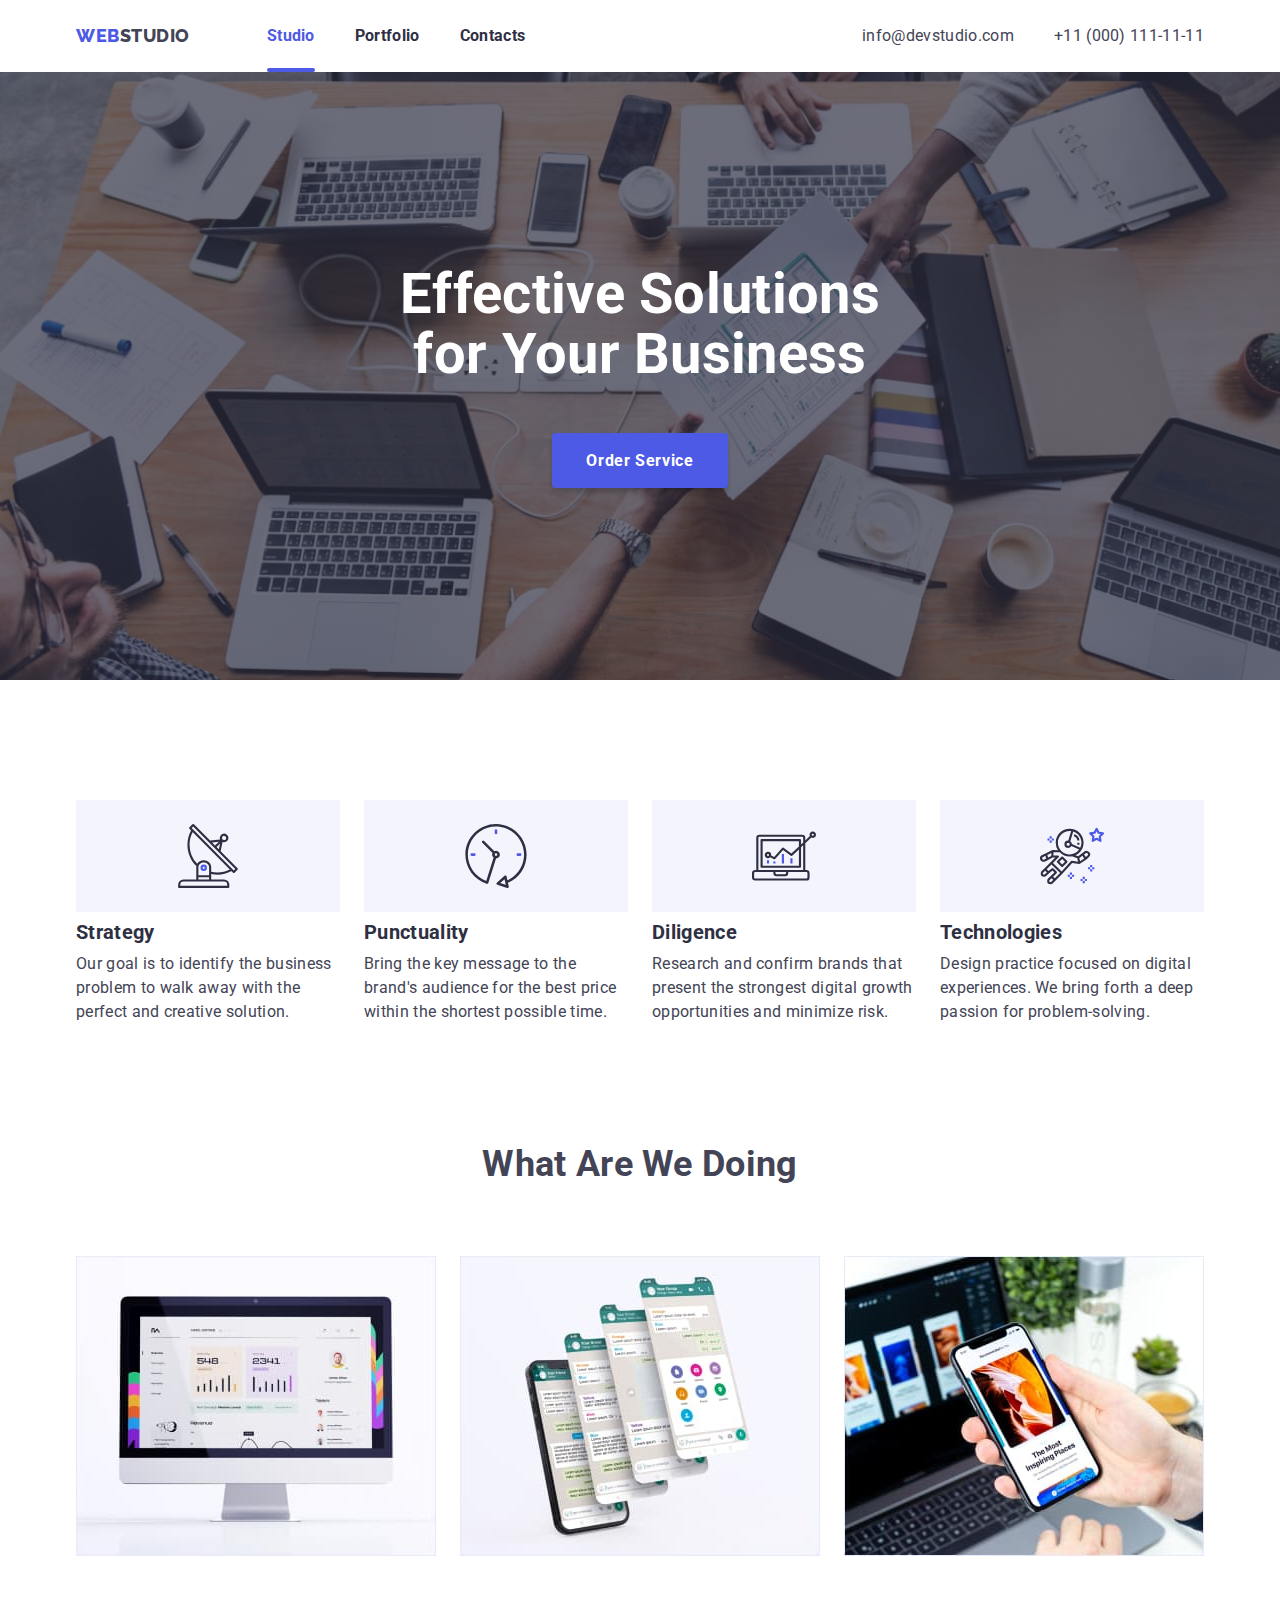
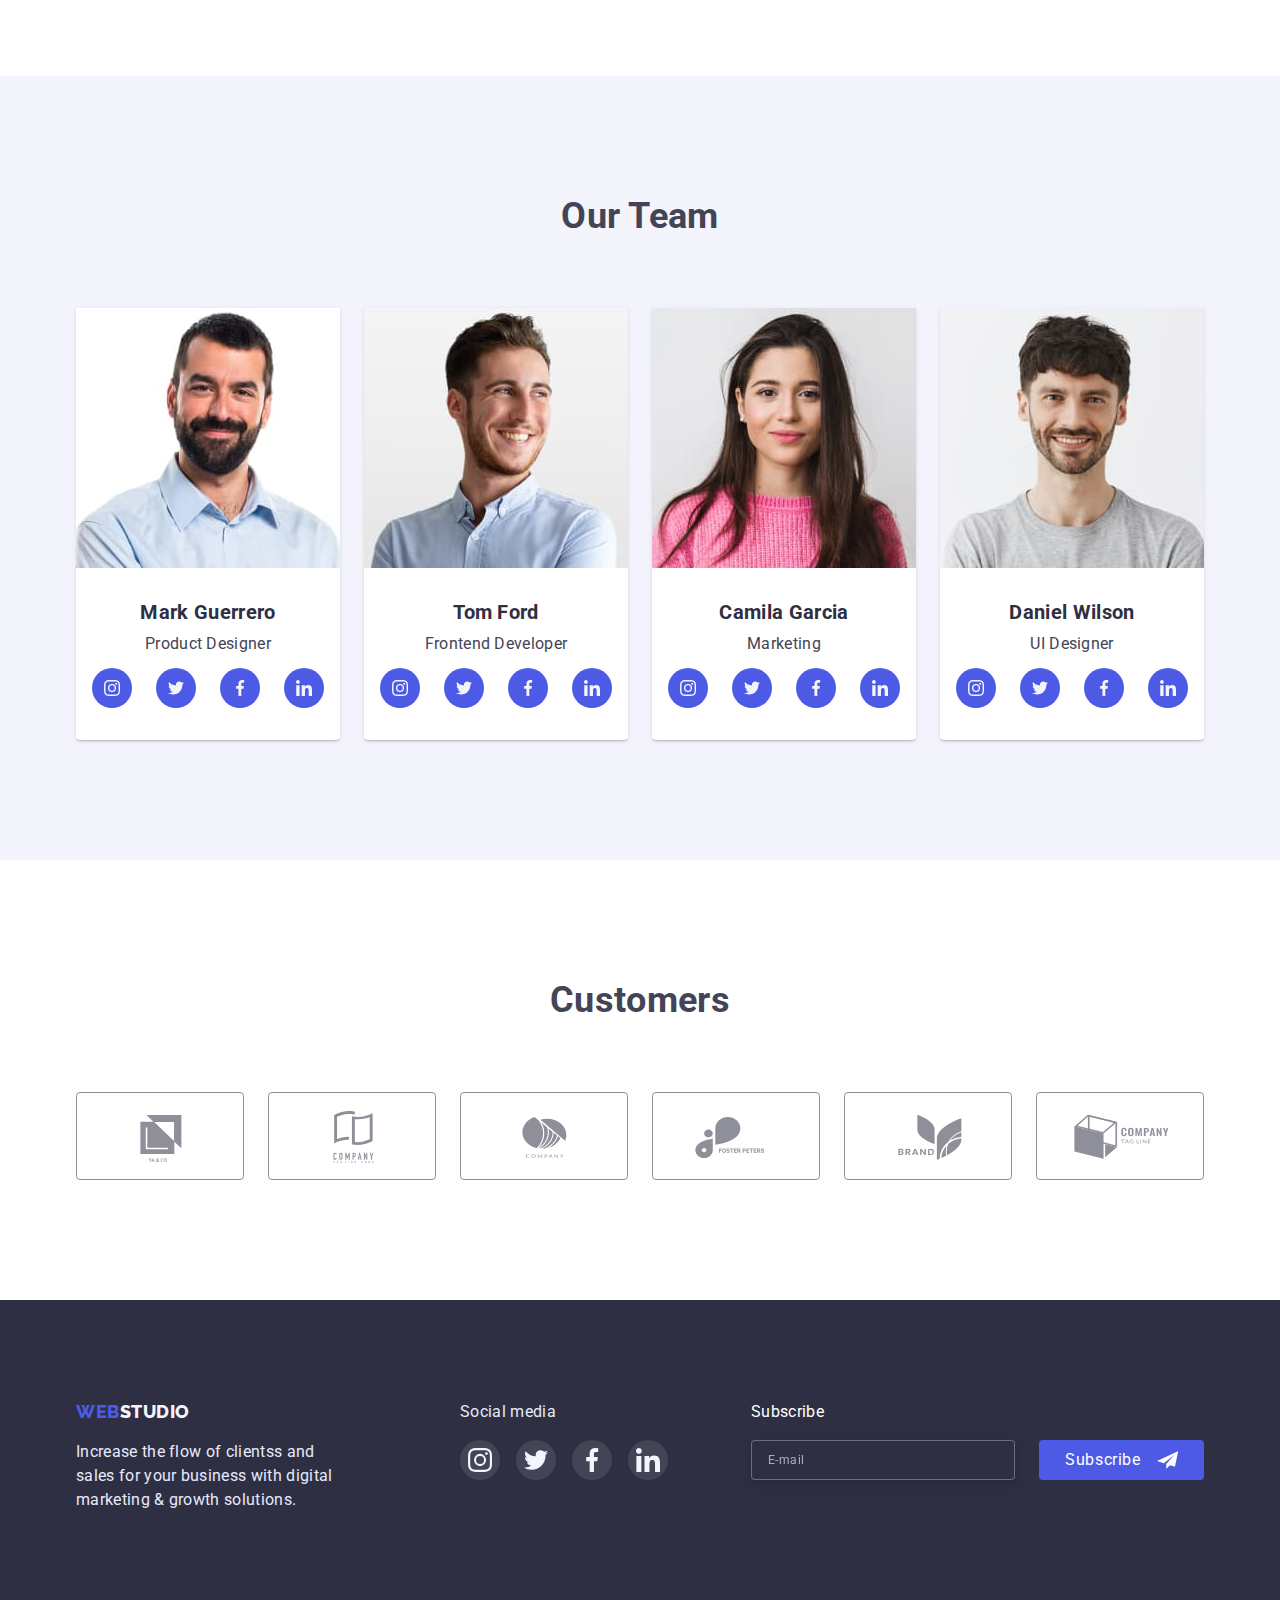
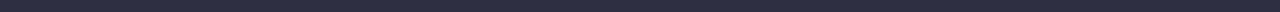
==== index.html @ 7bab0cc1 "скопировал файлы в репозиторий" ====
<!DOCTYPE html>
<html lang="en">
 <head>
    <meta charset="UTF-8" />
    <meta http-equiv="X-UA-Compatible" content="IE=edge" />
    <meta name="viewport" content="width=device-width, initial-scale=1.0" />
    <link rel="preconnect" href="https://fonts.googleapis.com">
    <link rel="preconnect" href="https://fonts.gstatic.com" crossorigin>
    <link href="https://fonts.googleapis.com/css2?family=Raleway:wght@800&family=Roboto:wght@400;700&display=swap"
      rel="stylesheet">
    <title>WebStudio</title>
    <link rel="stylesheet" href="./css/modern-normalize.css">
    <link rel="stylesheet" href="./css/styles.css">
 </head>

<body>
<header class="header">
  <div class="container">
    <!--Navigation menu-->

    <nav class="nav-box">
      <a href="./index.html" class="logo">Web<span class="logo-black">Studio</span></a>
      <ul class="nav-menu">
        <li class="nav-item"><a class="nav-link current" href="./index.html">Studio</a></li>
        <li class="nav-item"><a class="nav-link" href="./portfolio.html">Portfolio</a></li>
        <li class="nav-item"><a class="nav-link" href="./index.html">Contacts</a></li>
      </ul>
    </nav>
    <ul class="menu-addres">
      <li class="addres"><a href="mailto:info@devstudio.com" class="addres-link">info@devstudio.com</a></li>
      <li class="addres"><a href="tel:+380961111111" class="addres-link">+11 (000) 111-11-11</a></li>
    </ul>
  </div>
</header>

    <main>
      
        <!--Banner-->
      <section class="hero">
        <div class="container">
              <h1 class="text-hero">Effective Solutions for Your Business</h1>
              <button type="button" class="button-hero" data-modal-open>Order Service</button>
        </div>
      </section>

      <!-- Section Our Features -->   
      <section class="feature">
        <div class="container">
          <h2 class="visually-hidden">Our features</h2>
          <ul class="feature-list">
            <li class="feature-item icon-antenna">
              <div class="feature-field-icon">
                <svg class="feature-icon">
                  <use href="./images/icons.svg#antenna"></use>
                </svg>
              </div>
              <h3 class="text-item">Strategy</h3>
              <p class="text-features">Our goal is to identify the business
                problem to walk away with the perfect and creative solution.</p>
            </li>
            <li class="feature-item icon-clock">
              <div class="feature-field-icon">
                <svg class="feature-icon">
                  <use href="./images/icons.svg#clock"></use>
                </svg>
              </div>
              <h3 class="text-item">Punctuality</h3>
              <p class="text-features">
                Bring the key message to the brand's audience for the best price within the shortest possible time.
              </p>
            </li>
            <li class="feature-item icon-diagram">
              <div class="feature-field-icon">
                <svg class="feature-icon">
                  <use href="./images/icons.svg#diagram"></use>
                </svg>
              </div>
              <h3 class="text-item">Diligence</h3>
              <p class="text-features">
                Research and confirm brands that present the strongest digital growth opportunities and minimize risk.
              </p>
            </li>
            <li class="feature-item icon-astronaut">
              <div class="feature-field-icon">
                <svg class="feature-icon">
                  <use href="./images/icons.svg#astronaut"></use>
                </svg>
              </div>
              <h3 class="text-item">Technologies</h3>
              <p class="text-features">Design practice focused on digital experiences. We bring forth a deep passion for
                problem-solving.</p>
            </li>
          </ul>
        </div>
      
      </section>

     
        <!-- Section  projects-->
      <section class="projects">
       <div class="container">
        <h2 class="text-section">What are we doing</h2>
        <ul class="projects-list">
          <li class="projects-item"><img src="./images/imgcomputer.jpg" alt="Applications for computers" width="360" /></li>
          <li class="projects-item"><img src="./images/imgphone.jpg" alt="Applications for smartphone" width="360" /></li>
          <li class="projects-item"><img src="./images/imgtablet.jpg" alt="Applications for tablets" width="360" /></li>
        </ul>
       </div>
      </section>
        <!-- section Our Team-->
      <section class="team">
        <div class="container">
          <h2 class="text-section">Our Team</h2>
          <ul class="team-list">
            <li class="team-item">
              <img src="./images/imgteam1.jpg" alt="Mark Guerrero" width="264" />
              <div class="card">
                <h3 class="text-item">Mark Guerrero</h3>
                <p>Product Designer</p>
                <ul class="social">
                  <li class="social-item">
                    <a href="" class="social-link">
                      <svg class="link-icon"><use href="./images/icons.svg#instagram"></use></svg>
                    </a>
                  </li>
                  <li class="social-item">
                    <a href="" class="social-link">
                      <svg class="link-icon"><use href="./images/icons.svg#twitter"></use>
                    </svg></a>
                  </li>
                  <li class="social-item">
                    <a href="" class="social-link">
                      <svg class="link-icon"><use href="./images/icons.svg#facebook"></use>
                    </svg></a>
                  </li>
                  <li class="social-item">
                    <a href="" class="social-link">
                      <svg class="link-icon"><use href="./images/icons.svg#linkedin"></use>
                    </svg></a>
                  </li>
                </ul>
              </div>
            </li>
            <li class="team-item">
              <img src="./images/imgteam2.jpg" alt="Tom Ford" width="264" />
              <div class="card">
                <h3 class="text-item">Tom Ford</h3>
                <p>Frontend Developer</p>
                <ul class="social">
                  <li class="social-item">
                    <a href="" class="social-link">
                      <svg class="link-icon">
                        <use href="./images/icons.svg#instagram"></use>
                      </svg>
                    </a>
                  </li>
                  <li class="social-item">
                    <a href="" class="social-link">
                      <svg class="link-icon">
                        <use href="./images/icons.svg#twitter"></use>
                      </svg></a>
                  </li>
                  <li class="social-item">
                    <a href="" class="social-link">
                      <svg class="link-icon">
                        <use href="./images/icons.svg#facebook"></use>
                      </svg></a>
                  </li>
                  <li class="social-item">
                    <a href="" class="social-link">
                      <svg class="link-icon">
                        <use href="./images/icons.svg#linkedin"></use>
                      </svg></a>
                  </li>
                </ul>
              </div>
            </li>
            <li class="team-item">
              <img src="./images/imgteam3.jpg" alt="Camila Garcia" width="264" />
              <div class="card">
                <h3 class="text-item">Camila Garcia</h3>
                <p>Marketing</p>
                <ul class="social">
                  <li class="social-item">
                    <a href="" class="social-link">
                      <svg class="link-icon">
                        <use href="./images/icons.svg#instagram"></use>
                      </svg>
                    </a>
                  </li>
                  <li class="social-item">
                    <a href="" class="social-link">
                      <svg class="link-icon">
                        <use href="./images/icons.svg#twitter"></use>
                      </svg></a>
                  </li>
                  <li class="social-item">
                    <a href="" class="social-link">
                      <svg class="link-icon">
                        <use href="./images/icons.svg#facebook"></use>
                      </svg></a>
                  </li>
                  <li class="social-item">
                    <a href="" class="social-link">
                      <svg class="link-icon">
                        <use href="./images/icons.svg#linkedin"></use>
                      </svg></a>
                  </li>
                </ul>
              </div>
            </li>
            <li class="team-item">
              <img src="./images/imgteam4.jpg" alt="Daniel Wilson" width="264" />
              <div class="card">
                <h3 class="text-item">Daniel Wilson</h3>
                <p>UI Designer</p>
                <ul class="social">
                  <li class="social-item">
                    <a href="" class="social-link">
                      <svg class="link-icon">
                        <use href="./images/icons.svg#instagram"></use>
                      </svg>
                    </a>
                  </li>
                  <li class="social-item">
                    <a href="" class="social-link">
                      <svg class="link-icon">
                        <use href="./images/icons.svg#twitter"></use>
                      </svg></a>
                  </li>
                  <li class="social-item">
                    <a href="" class="social-link">
                      <svg class="link-icon">
                        <use href="./images/icons.svg#facebook"></use>
                      </svg></a>
                  </li>
                  <li class="social-item">
                    <a href="" class="social-link">
                      <svg class="link-icon">
                        <use href="./images/icons.svg#linkedin"></use>
                      </svg></a>
                  </li>
                </ul>
              </div>
            </li>
          </ul>
        </div>
      </section>

      <!-- Section clients -->
      <section class="clients">
        <div class="container">
          <h2 class="text-section">Customers</h2>
          <ul class="clients-list">
            <li class="clients-item">
              <a href="" class="clients-link"><svg class="clients-icon"><use href="./images/icons.svg#Logo-1"></use></svg></a>
            </li>
            <li class="clients-item">
              <a href="" class="clients-link"><svg class="clients-icon"><use href="./images/icons.svg#Logo-2"></use></svg></a>
              </li>
            <li class="clients-item">
              <a href="" class="clients-link"><svg class="clients-icon"><use href="./images/icons.svg#Logo-3"></use></svg></a>
              </li>
            <li class="clients-item">
              <a href="" class="clients-link"><svg class="clients-icon"><use href="./images/icons.svg#Logo-4"></use></svg></a>
              </li>
            <li class="clients-item">
              <a href="" class="clients-link"><svg class="clients-icon"><use href="./images/icons.svg#Logo-5"></use></svg></a>
              </li>
            <li class="clients-item">
              <a href="" class="clients-link"><svg class="clients-icon"><use href="./images/icons.svg#Logo-6"></use></svg></a>
              </li>
          </ul>
        </div>

      </section>
    </main>

    <!-- Footer-->
      <footer class="endscreen">
        <div class="container">
          <div class="footer-content">
            <div class="logo-footer">
              <a href="./index.html" class="logo">Web<span class="logo-white">Studio</span></a>
              <p class="footer-text">
                Increase the flow of clientss and sales for your business with digital marketing & growth solutions.
              </p>
            </div>
            <div class="footer-social">
              <p class="footer-text">Social media</p>
              <ul class="social">
              <li class="footer-social-item">
                      <a href="" class="footer-social-link"><svg class="link-icon"><use href="./images/icons.svg#instagram"></use></svg></a>
                    </li>
                    <li class="footer-social-item">
                      <a href="" class="footer-social-link"><svg class="link-icon"><use href="./images/icons.svg#twitter"></use></svg></a>
                    </li>
                    <li class="footer-social-item">
                      <a href="" class="footer-social-link"><svg class="link-icon"><use href="./images/icons.svg#facebook"></use></svg></a>
                    </li>
                    <li class="footer-social-item">
                      <a href="" class="footer-social-link"><svg class="link-icon"><use href="./images/icons.svg#linkedin"></use></svg></a>
                    </li>
              </ul>
            </div>
            <form class="form-footer-subscribe">
              <p>Subscribe</p>
              <div class="subscribe">
                <label>
                  <input class="mail" type="email" name="email" placeholder="E-mail" autocomplete="off" required>
                </label>
                <button class="subscribe-button" type="submit">Subscribe<svg width="24" height="24">
                    <use href="./images/icons.svg#send"></use>
                  </svg></button>
              </div>
            </form>
          </div>
        </div>
      </footer>
      <!-- backdrop is-hidden  -->
      <div class="backdrop is-hidden" data-modal>

        <!-- Modal -->
        <div class="modal">
          <button type="button" class="modal-close" data-modal-close>
            <svg class="close-icon"><use href="./images/icons.svg#close"></use></svg>
          </button>
          <p class="modal-title">Leave your contacts and we will call you back</p>
          <form class="modal-form" autocomplete="off">
              <label class="modal-label">Name</label>
            <div class="modal-wrap">
              <input type="text" class="form-input" name="user-name" placeholder=" " required>
              <svg class="modal-icon">
                <use href="./images/icons.svg#person"></use>
              </svg>
            </div>
            <label class="modal-label">Phone</label>
            <div class="modal-wrap">
              <input type="tel" class="form-input" name="user-tel" placeholder=" " required>
              <svg class="modal-icon">
                <use href="./images/icons.svg#phone"></use>
              </svg>
            </div>
            <label class="modal-label">Email</label>
            <div class="modal-wrap">
              <input type="email" class="form-input" name="user-email" placeholder=" " required>
              <svg class="modal-icon">
                <use href="./images/icons.svg#email"></use>
              </svg>
            </div>
            <label class="modal-label">Comment</label>
            <div class="modal-wrap-coment">
              <textarea name="comment" class="form-textarea" placeholder="Text input"></textarea>
            </div>
            <div class="check">
              <label class="check-lable">
                <input class="check-input visually-hidden" type="checkbox">
                <span class="check-box"></span>
                I accept the terms and conditions of the<span>&nbsp;</span>
                <span><a href="" class="modal-link">Privacy Policy</a></span>
              </label>
            </div>
            <button type="submit" class="modal-button">Send</button>
          </form>
        </div>
      </div>
      <!-- JavaSkrypt -->
    <script src="./js/modal.js"></script>
 </body>
</html>
---- css/styles.css ----
*,
::after,
::before {
  box-sizing: border-box;
  margin: 0;
  padding: 0;
}

:root {
  --main-color: #434455; /*slate*/
  --main-color-title: #2e2f42; /*navy blue*/
  --background-color: #f4f4fd; /*cloud*/
  --background-white: #ffffff; /*white*/
  --button-color: #4d5ae5; /*iris*/
  --button-color-border: #e7e9fc; /*CORNFLOWER*/
  --button-color-click: #404bbf; /*dark iris*/
  --main-icon-color: #8e8f99; /* LIGHT SLATE */
  --activ-icon-color: #31d0aa; /*Green*/

  --duration-time: 250ms;
  --timing-function: cubic-bezier(0.4, 0, 0.2, 1);
}

body {
  /* padding-top: 76px; */
  font-family: "Roboto", sans-serif;
  font-size: 16px;
  line-height: 1.5;
  background-color: var(--background-white);
  color: var(--main-color);
  letter-spacing: 0.02em;
}

a {
  text-decoration: none;
}

ul {
  list-style: none;
  margin: 0;
  padding-left: 0;
}

img {
  display: block;
  max-width: 100%;
  height: auto;
}

.container {
  /* display: flex; */
  width: 1158px;
  padding-left: 15px;
  padding-right: 15px;
  margin: 0 auto 0;
}

/* Header */
.header {
  background-color: var(--background-white);
  box-shadow: 0px 2px 1px rgba(46, 47, 66, 0.08),
    0px 1px 1px rgba(46, 47, 66, 0.16), 0px 1px 6px rgba(46, 47, 66, 0.08);
  /* position: fixed;
  width: 100%;
  top: 0;
  left: 0;
  z-index: 2; */
}

.header .container {
  display: flex;

  align-items: center;
}

.nav-box {
  display: flex;
  align-items: center;
}

.nav-link {
  display: block;
  padding-top: 24px;
  padding-bottom: 24px;
}

.logo {
  display: block;
  padding-top: 24px;
  padding-bottom: 24px;

  font-family: "Raleway", sans-serif;
  font-style: normal;
  font-weight: 800;
  font-size: 18px;
  line-height: 1.333334;
  color: var(--button-color);
  letter-spacing: 0.03em;
  text-transform: uppercase;
  text-decoration: none;
}

.logo-black {
  color: var(--main-color);
}
.logo-white {
  color: var(--background-color);
}

.nav-menu {
  display: flex;
  margin-left: 77px;
  gap: 40px;
}

.menu-addres {
  display: flex;
  margin-left: auto;
  gap: 40px;
}

.nav-item,
.addres {
  display: block;
}

.nav-link {
  position: relative;
  font-weight: 700;
  line-height: 1.5;
  color: var(--main-color-title);
  text-decoration: none;
}
.current {
  color: var(--button-color);
}

.current::after {
  content: "";
  position: absolute;
  left: 0;
  bottom: 0;

  width: 100%;
  height: 4px;

  border-radius: 2px;
  background-color: var(--button-color);
}

.addres-link {
  color: var(--main-color);
  line-height: 1.5;
  text-decoration: none;

  display: block;
  padding-top: 24px;
  padding-bottom: 24px;
}

.header .nav-link,
.header .addres-link {
  transition: color var(--duration-time) var(--timing-function);
}

.header .nav-link:focus,
.header .nav-link:hover,
.header .addres-link:hover,
.header .addres-link:focus {
  color: var(--button-color);
}

.hero {
  padding-top: 192px;
  padding-bottom: 192px;
  text-align: center;
  background-image: linear-gradient(
      to right,
      rgba(46, 47, 66, 0.7),
      rgba(46, 47, 66, 0.7)
    ),
    url(../images/overlay.jpg);
  max-width: 1600px;
  background-repeat: no-repeat;
  background-size: cover;

  margin-left: auto;
  margin-right: auto;
}

.text-hero {
  max-width: 492px;
  margin: 0 auto;
  margin-bottom: 48px;

  font-weight: 700;
  font-size: 56px;
  line-height: 1.08;
  color: #ffffff;
  text-align: center;
}

/* Button Hero */
.button-hero {
  text-align: center;
  padding: 16px 32px;

  color: #ffffff;
  background-color: var(--button-color);
  border-color: transparent;
  font-weight: 700;
  font-size: 16px;
  line-height: 1.19;
  letter-spacing: 0.04em;
  border-radius: 4px;
  cursor: pointer;
  box-shadow: 0px 4px 4px rgba(0, 0, 0, 0.15);
  transition: box-shadow var(--duration-time) var(--timing-function);
}

.button-hero:focus,
.button-hero:hover {
  box-shadow: 0px 1px 6px rgba(46, 47, 66, 0.08),
    0px 1px 1px rgba(46, 47, 66, 0.16), 0px 2px 1px rgba(46, 47, 66, 0.08);
}

.button-hero:active {
  background-color: var(--button-color-click);
  box-shadow: 0px 4px 4px rgba(0, 0, 0, 0.15);
}

/* section Feature */
.feature {
  background-color: #ffffff;
  padding-top: 120px;
}

/* hidden text */
.visually-hidden {
  position: absolute;
  white-space: nowrap;
  width: 1px;
  height: 1px;
  overflow: hidden;
  border: 0;
  padding: 0;
  clip: rect(0 0 0 0);
  clip-path: inset(50%);
  margin: -1px;
}

.feature-list {
  display: flex;
  justify-content: center;
  gap: 24px;
}

.feature-item {
  max-width: 264px;
  line-height: 1.5;
  letter-spacing: 0.02em;
  color: var(--main-color-title);
}

/* Feature Icons  */
.feature-field-icon {
  display: flex;
  justify-content: center;
  align-items: center;
  height: 112px;
  background-color: var(--background-color);
}
.feature-icon {
  width: 64px;
  height: 64px;
}

.text-section {
  margin-bottom: 72px;

  font-weight: 700;
  font-size: 36px;
  line-height: 1.111112;
  text-transform: capitalize;
  color: var(--main-color);
  text-align: center;
}
.feature-item > .text-item {
  margin-top: 8px;
}
.text-item {
  font-weight: 700;
  font-size: 20px;
  line-height: 1.2;
  color: var(--main-color-title);
  text-transform: capitalize;
  margin-bottom: 8px;
}

.text-features {
  color: var(--main-color);
}

/* section Projects */
.projects {
  margin: 0 auto;
  padding-top: 120px;
  padding-bottom: 120px;
}

.projects-list {
  display: flex;
  justify-content: center;
  gap: 24px;
}

/* section Team */

.team {
  background-color: var(--background-color);
  margin: 0 auto;
  padding-top: 120px;
  padding-bottom: 120px;
}

.team-list {
  display: flex;
  justify-content: center;
  gap: 24px;
}

.team-item {
  display: flex;
  flex-direction: column;
  background-color: #ffffff;
  box-shadow: 0px 1px 6px rgba(46, 47, 66, 0.08),
    0px 1px 1px rgba(46, 47, 66, 0.16), 0px 2px 1px rgba(46, 47, 66, 0.08);
  border-radius: 0px 0px 4px 4px;
}

.card {
  padding: 32px 16px;
  text-align: center;
}

.social {
  display: flex;
  justify-content: center;
  align-items: center;
  justify-content: space-between;
  margin-top: 12px;
}

.social-link {
  display: flex;
  justify-content: center;
  align-items: center;
  width: 40px;
  height: 40px;
  border-radius: 50%;
  background-color: var(--button-color);
  cursor: pointer;

  transition: background-color var(--duration-time) var(--timing-function);
}

.link-icon {
  display: block;
  height: 16px;
  width: 16px;
}

.social-link:hover,
.social-link:focus {
  background-color: var(--activ-icon-color);
}

/* clients */
.clients {
  padding-top: 120px;
  padding-bottom: 120px;
}

.clients-list {
  display: flex;
  justify-content: center;
  align-items: center;
  gap: 24px;
}

.clients-item {
  width: 168px;
  height: 88px;
}

.clients-link {
  display: flex;
  justify-content: center;
  align-items: center;
  border: 1px solid var(--main-icon-color);
  border-radius: 4px;
  height: 100%;
  width: 100%;

  transition: border-color var(--duration-time) var(--timing-function);
}
.clients-icon {
  width: 104px;
  height: 56px;
  fill: var(--main-icon-color);

  transition: fill var(--duration-time) var(--timing-function);
}

.clients-link:focus,
.clients-link:hover {
  border-color: var(--button-color);
}
.clients-link:focus .clients-icon,
.clients-link:hover .clients-icon {
  fill: var(--button-color);
}

/* footer */
.endscreen {
  background-color: var(--main-color-title);
  padding-top: 100px;
  padding-bottom: 100px;
}

.footer-content {
  display: flex;
}

.logo-footer {
  display: inline-block;
  margin-right: 120px;
}

.logo-footer .logo {
  padding: 0;
}

.footer-text {
  line-height: 1.5;
  color: var(--button-color-border);
  max-width: 264px;
  margin-top: 16px;
}
.footer-social {
  width: 208px;
}

.footer-social > .footer-text {
  margin-top: 0;
  font-weight: 400;
}
.footer-social > .social {
  margin-top: 16px;
  gap: 16px;
}

.footer-social-link {
  display: flex;
  justify-content: center;
  align-items: center;
  width: 40px;
  height: 40px;
  border-radius: 50%;
  background-color: rgba(255, 255, 255, 0.1);

  transition: background-color var(--duration-time) var(--timing-function);
}

.footer-social-link .link-icon {
  display: block;
  height: 24px;
  width: 24px;
}

.footer-social-link:hover,
.footer-social-link:focus {
  background-color: var(--activ-icon-color);
}

.subscribe {
  display: flex;
  gap: 24px;
  align-items: center;
}

.form-footer-subscribe {
  margin-left: auto;
  color: var(--background-white);
}

.form-footer-subscribe p {
  margin-bottom: 16px;
}

.form-footer-subscribe input {
  border: 1px solid rgba(255, 255, 255, 0.3);
  filter: drop-shadow(0px 4px 4px rgba(0, 0, 0, 0.15));
  border-radius: 4px;
  background-color: var(--main-color-title);

  letter-spacing: 0.04em;
  font-size: 12px;
  line-height: 2;
  color: var(--background-white);

  width: 264px;
  height: 40px;
  padding-top: 8px;
  padding-bottom: 8px;
  padding-left: 16px;
}

.form-footer-subscribe input::placeholder {
  color: rgba(255, 255, 255, 0.6);
  letter-spacing: 0.04em;
}

.subscribe-button {
  cursor: pointer;
  display: flex;
  justify-content: center;
  align-items: center;
  gap: 16px;
  width: 165px;
  height: 40px;

  background: var(--button-color);
  color: var(--background-white);
  border-color: transparent;
  border-radius: 4px;
  padding: 8px 24px;
  line-height: 1.5;
  letter-spacing: 0.04em;

  transition: background-color var(--duration-time) var(--timing-function);
}
.subscribe-button:hover,
.subscribe-button:focus {
  background-color: var(--button-color-click);
}

.backdrop {
  position: fixed;
  left: 0;
  top: 0;
  width: 100%;
  height: 100%;

  transition: opacity var(--duration-time) var(--timing-function);

  background-color: rgba(46, 47, 66, 0.4);
}

.backdrop.is-hidden {
  opacity: 0;
  pointer-events: none;
}

.modal {
  width: 408px;
  height: 584px;
  padding: 72px 24px 24px 24px;

  position: absolute;
  left: 50%;
  top: 50%;
  transform: translate(-50%, -50%) scale(1) rotate(0);

  transition: transform var(--duration-time) var(--timing-function);

  background-color: #fcfcfc;
  box-shadow: 0px 1px 1px rgba(0, 0, 0, 0.14), 0px 1px 3px rgba(0, 0, 0, 0.12),
    0px 2px 1px rgba(0, 0, 0, 0.2);
  border-radius: 4px;
}
.modal-title {
  text-align: center;
  margin-bottom: 14px;
  color: var(--main-color-title);
}
.modal-form {
  font-size: 12px;
  line-height: 1.16667;
  letter-spacing: 0.04em;
}

.modal-label {
  margin-bottom: 4px;
  display: inline-block;
  /* line-height: 1.16667; */
  color: var(--main-icon-color);
}

.modal-wrap {
  position: relative;
  margin-bottom: 8px;
}

.modal-wrap-coment {
  margin-bottom: 16px;
}
.modal-icon {
  position: absolute;
  top: 50%;
  left: 19px;
  transform: translateY(-50%);
  fill: var(--main-color-title);
  width: 18px;
  height: 24px;
  transition: fill var(--duration-time) var(--timing-function);
}

.form-input,
.form-textarea {
  width: 100%;
  border: 1px solid rgba(33, 33, 33, 0.2);
  border-radius: 4px;
  height: 40px;

  font-size: 12px;

  transition: border var(--duration-time) var(--timing-function);
}
.form-input {
  height: 40px;
  padding: 12px 12px 12px 40px;
}
.form-textarea {
  display: block;
  resize: none;

  height: 120px;
  padding: 8px 16px;

  font-size: 12px;
  line-height: 1.33;
  letter-spacing: 0.04em;
}

.form-input:focus,
.form-textarea:focus {
  outline: none;
  border-color: var(--button-color);
}
.form-input:focus + .modal-icon {
  fill: var(--button-color);
}

.form-textarea::placeholder {
  color: rgba(117, 117, 117, 0.5);
}
/* Check Box */
.check {
  margin-bottom: 24px;
}
.check-lable {
  display: flex;
  align-items: center;
  cursor: pointer;
}
.check-box {
  display: inline-block;
  margin-right: 8px;

  width: 16px;
  height: 16px;
  border: 1.25px solid var(--main-color-title);
  border-radius: 2px;
  background-color: var(--background-white);

  transition: background-color var(--duration-time) var(--timing-function),
    background-image var(--duration-time) var(--timing-function);
}
/* 
.check-icon {
  position: absolute;
  width: 16px;
  height: 16px;
  top: 0;
  left: 0;
} */
.check-input:checked + .check-box {
  border-color: var(--button-color-click);
  background-color: var(--button-color-click);
  background-image: url("../images/check-on.svg");
  background-position: 50% 50%;
  background-origin: border-box;
}
/* .check_input:checked + .check-icon {
  fill: var(--background-white);
} */

.check-input:hover .check-lable {
  color: var(--button-color);
}
.modal-link {
  color: var(--button-color);
  text-decoration: underline;
}
.modal-button {
  display: block;
  height: 56px;
  width: 169px;
  margin: 0 auto;
  background-color: var(--button-color);
  box-shadow: 0px 4px 4px rgba(0, 0, 0, 0.15);
  border-radius: 4px;
  border: 1px solid transparent;

  font-size: 16px;
  color: var(--background-white);
  text-align: center;

  cursor: pointer;
}

.modal-button:hover,
.modal-button:focus {
  background-color: var(--button-color-click);
}

/* Backdrop is hidden */
.backdrop.is-hidden .modal {
  transform: translate(-50%, -50%) scale(0.2) rotate(180deg);
}

/* button Modal-close */
.modal-close {
  position: absolute;
  top: 24px;
  right: 24px;

  display: flex;
  width: 24px;
  height: 24px;
  justify-content: center;
  align-items: center;
  cursor: pointer;

  background-color: var(--button-color-border);
  border: 1px solid rgba(0, 0, 0, 0.1);
  border-radius: 50%;
  box-shadow: none;

  transition: box-shadow var(--duration-time) var(--timing-function);
}

.close-icon {
  width: 8px;
  height: 8px;
  fill: #000000;
  /* transition: fill var(--duration-time) var(--timing-function); */
}

.modal-close:hover,
.modal-close:focus {
  box-shadow: 0px 1px 6px rgba(46, 47, 66, 0.08),
    0px 1px 1px rgba(46, 47, 66, 0.16), 0px 2px 1px rgba(46, 47, 66, 0.08);
}

.modal-close:active {
  background-color: var(--button-color-click);
}
.modal-close:active > .close-icon {
  fill: #fff;
}

/* Portfolio */

.developments {
  padding-top: 96px;
  padding-bottom: 120px;
}
/* Portfolio buttom */

.button-list {
  display: flex;
  justify-content: center;
  margin-bottom: 72px;
  gap: 24px;
}

.button-item {
  cursor: pointer;
  background: var(--background-color);
  border: 1px solid var(--button-color-border);
  border-radius: 4px;
  font-weight: 700;
  font-size: 16px;
  line-height: 1.5;
  text-align: center;
  letter-spacing: 0.04em;
  color: var(--button-color);

  padding: 12px 24px;
  transition-property: background-color, border, color, box-shadow;
  transition-duration: var(--duration-time);
  transition-timing-function: var(--timing-function);
}

.button-item:hover,
.button-item:focus {
  background-color: var(--button-color);
  border: 1px solid transparent;
  color: #ffffff;
  box-shadow: 0px 3px 1px rgba(0, 0, 0, 0.1), 0px 2px 1px rgba(0, 0, 0, 0.08),
    0px 2px 2px rgba(0, 0, 0, 0.12);
}
.button-item:active {
  background-color: var(--button-color-click);
}

/* Development card list */

.developments-list {
  display: flex;
  flex-wrap: wrap;
  column-gap: 24px;
  row-gap: 48px;
}

.development-item {
  display: flex;
  flex-direction: column;
}

.development-link {
  border: none;
  box-shadow: 0px 1px 6px rgba(46, 47, 66, 0.08);

  transition: box-shadow var(--duration-time) var(--timing-function);
}

.development-link:hover,
.development-link:focus {
  box-shadow: 0px 1px 6px rgba(46, 47, 66, 0.08),
    0px 1px 1px rgba(46, 47, 66, 0.16), 0px 2px 1px rgba(46, 47, 66, 0.08);
}

.card-thumb {
  display: block;
  width: 360px;

  position: relative;
  overflow: hidden;
}

.overlay {
  /* display: block; */

  padding: 40px 32px 164px 32px;
  background-color: var(--button-color);

  position: absolute;
  top: 0;
  left: 0;

  transform: translateY(100%);
  transition: transform var(--duration-time) var(--timing-function);
}

.development-link:hover .overlay,
.development-link:focus .overlay {
  transform: translate(0);
}

.overlay-text {
  color: var(--background-color);
}

.dev-card {
  padding: 32px 16px;
  border-left: 1px solid var(--background-color);
  border-right: 1px solid var(--background-color);
  border-bottom: 1px solid var(--background-color);
}

.development-text {
  line-height: 1.5;
  color: var(--main-color);
}
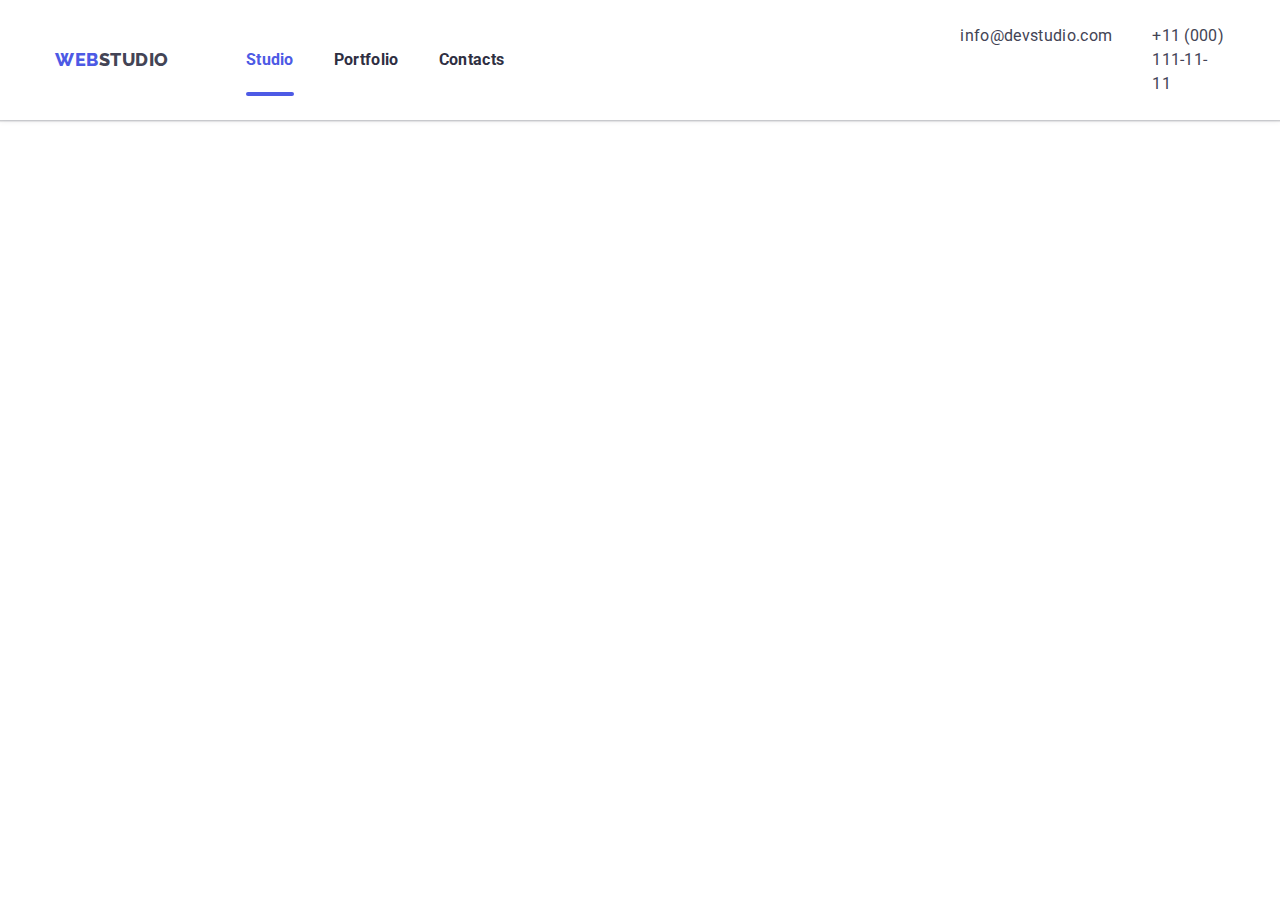
==== commit dbfb35db: "оформил Header для мобильной версии" ====
--- a/index.html
+++ b/index.html
@@ -20,6 +20,15 @@
 
     <nav class="nav-box">
       <a href="./index.html" class="logo">Web<span class="logo-black">Studio</span></a>
+      <button type="button" 
+          class="open-menu-btn js-open-menu"  
+          aria-expanded="false"
+          aria-controls="mobile-menu">
+          <svg class="header-icon"
+          >
+            <use href="./images/icons.svg#icon-charm_menu-hamburger"></use>
+          </svg>
+      </button>
       <ul class="nav-menu">
         <li class="nav-item"><a class="nav-link current" href="./index.html">Studio</a></li>
         <li class="nav-item"><a class="nav-link" href="./portfolio.html">Portfolio</a></li>
@@ -31,20 +40,75 @@
       <li class="addres"><a href="tel:+380961111111" class="addres-link">+11 (000) 111-11-11</a></li>
     </ul>
   </div>
+
+  <!-- mobile menu -->
+  
+  <div class="mob-menu js-menu-container" id="mobile-menu">
+    <button type="button" class="close-mob-menu js-close-menu">
+    <svg class="close-icon">
+      <use href="./images/icons.svg#close"></use>
+    </svg></button>
+   <div class="mobile-menu">
+    <ul class="mob-nav-list">
+      <li class="mob-nav-item"><a class="mob-nav-link" href="./index.html">Studio</a></li>
+      <li class="mob-nav-item"><a class="mob-nav-link" href="./portfolio.html">Portfolio</a></li>
+      <li class="mob-nav-item"><a class="mob-nav-link" href="./index.html">Contacts</a></li>
+    </ul>
+    
+    <div class="mob-addres ">
+      <ul class="mob-addres-list">
+        <li class="mob-addres-item"><a href="tel:+380961111111" class="mob-tel-link">+11 (000) 111-11-11</a></li>
+        <li class="mob-addres-item"><a href="mailto:info@devstudio.com" class="mob-addres-link">info@devstudio.com</a></li>
+      </ul>
+    </div>
+    <div class="mob-social">
+      <ul class="mob-social-list">
+        <li>
+          <a href="" class="mob-social-link">
+            <svg class="mob-social-icon">
+              <use href="./images/icons.svg#instagram"></use>
+            </svg>
+          </a>
+        </li>
+        <li>
+          <a href="" class="mob-social-link">
+            <svg class="mob-social-icon">
+              <use href="./images/icons.svg#twitter"></use>
+            </svg>
+          </a>
+        </li>
+        <li>
+          <a href="" class="mob-social-link">
+            <svg class="mob-social-icon">
+              <use href="./images/icons.svg#facebook"></use>
+            </svg>
+          </a>
+        </li>
+        <li>
+          <a href="" class="mob-social-link">
+            <svg class="mob-social-icon">
+              <use href="./images/icons.svg#linkedin"></use>
+            </svg>
+          </a>
+        </li>
+      </ul>
+    </div>
+   </div>
+  </div>
 </header>
 
     <main>
       
         <!--Banner-->
-      <section class="hero">
+      <!-- <section class="hero">
         <div class="container">
               <h1 class="text-hero">Effective Solutions for Your Business</h1>
               <button type="button" class="button-hero" data-modal-open>Order Service</button>
         </div>
-      </section>
+      </section> -->
 
       <!-- Section Our Features -->   
-      <section class="feature">
+      <!-- <section class="feature">
         <div class="container">
           <h2 class="visually-hidden">Our features</h2>
           <ul class="feature-list">
@@ -93,11 +157,11 @@
           </ul>
         </div>
       
-      </section>
+      </section> -->
 
      
         <!-- Section  projects-->
-      <section class="projects">
+      <!-- <section class="projects">
        <div class="container">
         <h2 class="text-section">What are we doing</h2>
         <ul class="projects-list">
@@ -106,9 +170,9 @@
           <li class="projects-item"><img src="./images/imgtablet.jpg" alt="Applications for tablets" width="360" /></li>
         </ul>
        </div>
-      </section>
+      </section> -->
         <!-- section Our Team-->
-      <section class="team">
+      <!-- <section class="team">
         <div class="container">
           <h2 class="text-section">Our Team</h2>
           <ul class="team-list">
@@ -245,10 +309,10 @@
             </li>
           </ul>
         </div>
-      </section>
+      </section> -->
 
       <!-- Section clients -->
-      <section class="clients">
+      <!-- <section class="clients">
         <div class="container">
           <h2 class="text-section">Customers</h2>
           <ul class="clients-list">
@@ -273,11 +337,11 @@
           </ul>
         </div>
 
-      </section>
+      </section> -->
     </main>
 
     <!-- Footer-->
-      <footer class="endscreen">
+      <!-- <footer class="endscreen">
         <div class="container">
           <div class="footer-content">
             <div class="logo-footer">
@@ -316,7 +380,7 @@
             </form>
           </div>
         </div>
-      </footer>
+      </footer> -->
       <!-- backdrop is-hidden  -->
       <div class="backdrop is-hidden" data-modal>
 
@@ -366,5 +430,6 @@
       </div>
       <!-- JavaSkrypt -->
     <script src="./js/modal.js"></script>
+    <script src="./js/mobile-menu.js"></script>
  </body>
 </html>
--- a/css/styles.css
+++ b/css/styles.css
@@ -46,13 +46,33 @@
   max-width: 100%;
   height: auto;
 }
+.header .container {
+  display: flex;
+  align-items: center;
+}
 
 .container {
   /* display: flex; */
-  width: 1158px;
-  padding-left: 15px;
-  padding-right: 15px;
-  margin: 0 auto 0;
+  /* min-width: 320px; */
+  width: 100%;
+  padding: 0 15px;
+  margin-left: auto;
+  margin-right: auto;
+}
+@media screen and (min-width: 428px) {
+  .container {
+    max-width: 428px;
+  }
+}
+@media screen and (min-width: 768px) {
+  .container {
+    max-width: 768px;
+  }
+}
+@media screen and (min-width: 1200px) {
+  .container {
+    max-width: 1200px;
+  }
 }
 
 /* Header */
@@ -60,22 +80,12 @@
   background-color: var(--background-white);
   box-shadow: 0px 2px 1px rgba(46, 47, 66, 0.08),
     0px 1px 1px rgba(46, 47, 66, 0.16), 0px 1px 6px rgba(46, 47, 66, 0.08);
-  /* position: fixed;
+}
+
+.nav-box {
+  display: flex;
+  align-items: center;
   width: 100%;
-  top: 0;
-  left: 0;
-  z-index: 2; */
-}
-
-.header .container {
-  display: flex;
-
-  align-items: center;
-}
-
-.nav-box {
-  display: flex;
-  align-items: center;
 }
 
 .nav-link {
@@ -93,7 +103,8 @@
   font-style: normal;
   font-weight: 800;
   font-size: 18px;
-  line-height: 1.333334;
+  line-height: 1.2222223;
+  /* line-height: 1.333334; */
   color: var(--button-color);
   letter-spacing: 0.03em;
   text-transform: uppercase;
@@ -106,22 +117,208 @@
 .logo-white {
   color: var(--background-color);
 }
-
-.nav-menu {
-  display: flex;
-  margin-left: 77px;
+/* Icon Hamburger */
+.header-icon {
+  width: 32px;
+  height: 22px;
+
+  display: inline-block;
+  stroke-width: 0;
+  stroke: currentColor;
+  fill: currentColor;
+}
+
+.open-menu-btn {
+  cursor: pointer;
+  margin-left: auto;
+  background-color: var(--background-white);
+  border-color: var(--background-white);
+  border-width: 0;
+  fill: var(--main-color-title);
+}
+
+.open-menu-btn:hover,
+.open-menu-btn:focus {
+  color: var(--button-color);
+}
+@media screen and (min-width: 768px) {
+  .open-menu-btn {
+    display: none;
+  }
+}
+
+/* mobMenu */
+
+.mob-menu {
+  position: fixed;
+  top: 0;
+  left: 0;
+  z-index: 999;
+  width: 100vw;
+  height: 100vh;
+  /* height: 796px; */
+
+  background-color: var(--background-white);
+  padding: 40px;
+  padding-top: 80px;
+  display: flex;
+  flex-direction: column;
+  justify-content: space-between;
+  overflow-y: auto;
+
+  transform: translateX(100%);
+  transition: transform var(--duration-time) var(--timing-function);
+}
+.mob-menu.is-open {
+  transform: translateX(0);
+}
+
+@media screen and (min-width: 768px) {
+  .mob-menu {
+    display: none;
+  }
+}
+.mobile-menu {
+  display: flex;
+  flex-direction: column;
+  height: 100%;
+}
+
+.close-mob-menu {
+  position: fixed;
+  top: 40px;
+  right: 40px;
+
+  display: flex;
+  width: 24px;
+  height: 24px;
+  justify-content: center;
+  align-items: center;
+  cursor: pointer;
+
+  background-color: var(--button-color-border);
+  border: 1px solid rgba(0, 0, 0, 0.1);
+  border-radius: 50%;
+  box-shadow: none;
+
+  transition: box-shadow var(--duration-time) var(--timing-function);
+}
+.close-mob-menu:focus,
+.close-mob-menu:hover {
+  outline: none;
+  background-color: var(--button-color);
+  fill: var(--background-white);
+}
+.close-mob-menu:focus > .close-icon,
+.close-mob-menu:hover > .close-icon {
+  fill: var(--background-color);
+}
+
+.mob-nav-list {
+  display: flex;
+  flex-direction: column;
   gap: 40px;
 }
-
-.menu-addres {
-  display: flex;
-  margin-left: auto;
+.mob-nav-link {
+  font-weight: 700;
+  font-size: 36px;
+  line-height: 1.11;
+  letter-spacing: 0.02em;
+  text-transform: capitalize;
+  color: var(--main-color-title);
+  outline: none;
+}
+
+.mob-nav-link:hover,
+.mob-nav-link:focus {
+  color: var(--button-color);
+}
+.mob-addres {
+  margin-top: auto;
+}
+.mob-addres-list {
+  display: flex;
+  flex-direction: column;
   gap: 40px;
+}
+.mob-addres-item {
+  display: block;
+}
+.mob-tel-link {
+  height: 100%;
+  color: var(--main-color);
+  font-weight: 700;
+  font-size: 36px;
+  line-height: 1.11;
+  text-decoration: none;
+}
+.mob-addres-link {
+  font-size: 20px;
+  line-height: 1.2;
+  color: var(--main-color);
+}
+.mob-addres-link:focus,
+.mob-addres-link:hover,
+.mob-tel-link:focus,
+.mob-tel-link:hover {
+  color: var(--button-color);
+  outline: none;
+}
+.mob-social {
+  margin-top: 48px;
+}
+.mob-social-list {
+  display: flex;
+  gap: 56px;
+}
+.mob-social-link {
+  display: flex;
+  justify-content: center;
+  align-items: center;
+  width: 40px;
+  height: 40px;
+  border-radius: 50%;
+  background-color: var(--button-color);
+  cursor: pointer;
+}
+.mob-social-link:focus {
+  background-color: var(--button-color-click);
+  outline: none;
+}
+.mob-social-icon {
+  height: 24px;
+  width: 24px;
+  /* fill: var(--background-white); */
+  /* background-color: var(--button-color); */
 }
 
 .nav-item,
 .addres {
   display: block;
+}
+
+.nav-menu {
+  display: none;
+}
+
+@media screen and (min-width: 1200px) {
+  .nav-menu {
+    display: flex;
+    margin-left: 77px;
+    gap: 40px;
+  }
+}
+
+.menu-addres {
+  display: none;
+}
+
+@media screen and (min-width: 1200px) {
+  .menu-addres {
+    display: flex;
+    margin-left: auto;
+    gap: 40px;
+  }
 }
 
 .nav-link {
@@ -731,10 +928,9 @@
 }
 
 /* button Modal-close */
+.close-mob-menu,
 .modal-close {
   position: absolute;
-  top: 24px;
-  right: 24px;
 
   display: flex;
   width: 24px;
@@ -749,6 +945,10 @@
   box-shadow: none;
 
   transition: box-shadow var(--duration-time) var(--timing-function);
+}
+.modal-close {
+  top: 24px;
+  right: 24px;
 }
 
 .close-icon {
@@ -764,11 +964,19 @@
     0px 1px 1px rgba(46, 47, 66, 0.16), 0px 2px 1px rgba(46, 47, 66, 0.08);
 }
 
-.modal-close:active {
+.modal-close:active,
+.close-mob-menu:active {
   background-color: var(--button-color-click);
 }
-.modal-close:active > .close-icon {
+.modal-close:active > .close-icon,
+.close-mob-menu:active > .close-icon {
   fill: #fff;
+}
+
+.is-hidden {
+  opacity: 0;
+  pointer-events: none;
+  visibility: hidden;
 }
 
 /* Portfolio */
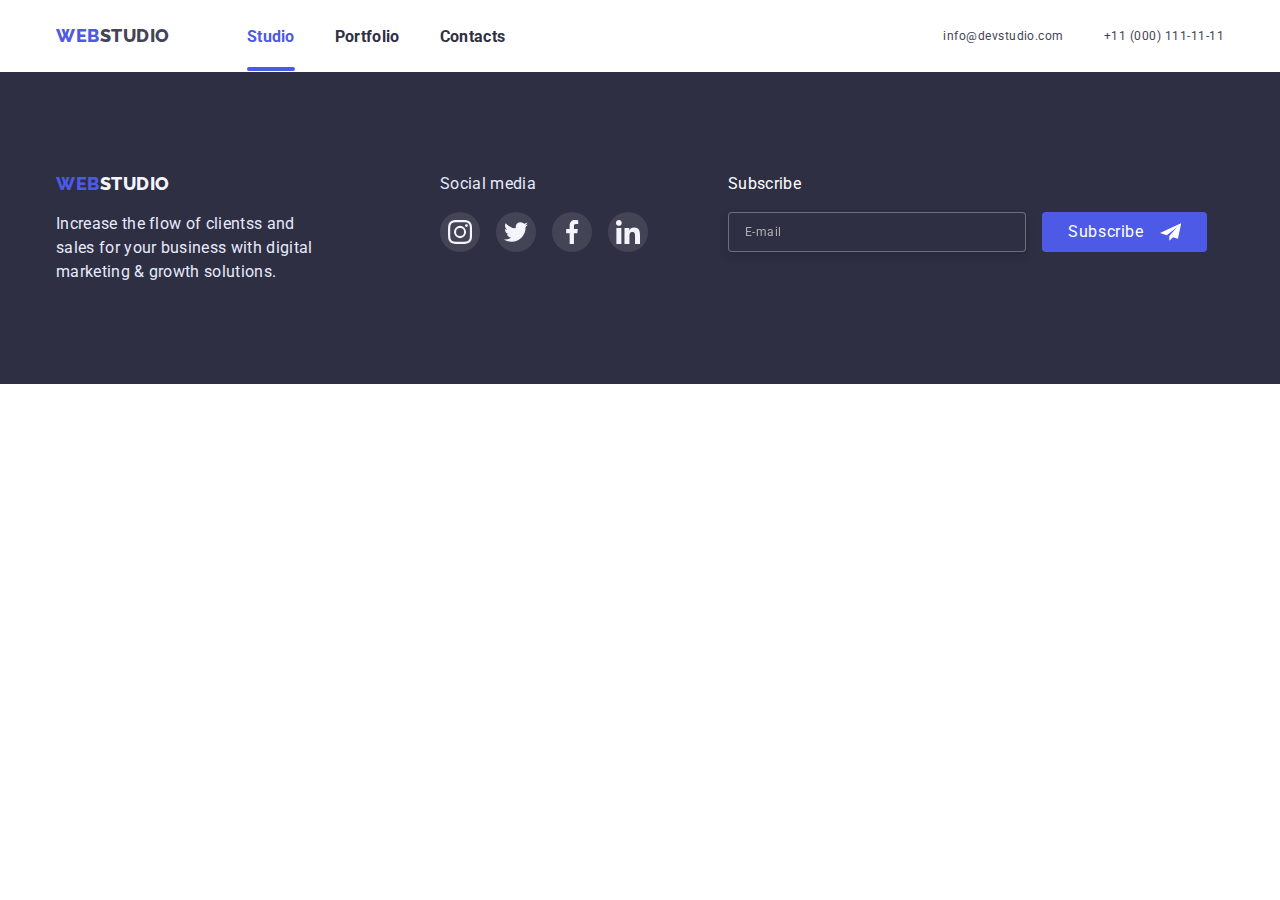
==== commit 0e93b8fa: "Footer для всех версий" ====
--- a/index.html
+++ b/index.html
@@ -341,31 +341,41 @@
     </main>
 
     <!-- Footer-->
-      <!-- <footer class="endscreen">
+      <footer class="endscreen">
         <div class="container">
           <div class="footer-content">
-            <div class="logo-footer">
-              <a href="./index.html" class="logo">Web<span class="logo-white">Studio</span></a>
-              <p class="footer-text">
-                Increase the flow of clientss and sales for your business with digital marketing & growth solutions.
-              </p>
-            </div>
-            <div class="footer-social">
-              <p class="footer-text">Social media</p>
-              <ul class="social">
-              <li class="footer-social-item">
-                      <a href="" class="footer-social-link"><svg class="link-icon"><use href="./images/icons.svg#instagram"></use></svg></a>
-                    </li>
-                    <li class="footer-social-item">
-                      <a href="" class="footer-social-link"><svg class="link-icon"><use href="./images/icons.svg#twitter"></use></svg></a>
-                    </li>
-                    <li class="footer-social-item">
-                      <a href="" class="footer-social-link"><svg class="link-icon"><use href="./images/icons.svg#facebook"></use></svg></a>
-                    </li>
-                    <li class="footer-social-item">
-                      <a href="" class="footer-social-link"><svg class="link-icon"><use href="./images/icons.svg#linkedin"></use></svg></a>
-                    </li>
-              </ul>
+            <div class="footer-tablet">
+              <div class="logo-footer">
+                <a href="./index.html" class="logo">Web<span class="logo-white">Studio</span></a>
+                <p class="footer-text">
+                  Increase the flow of clientss and sales for your business with digital marketing & growth solutions.
+                </p>
+              </div>
+              <div class="footer-social">
+                <p class="footer-text">Social media</p>
+                <ul class="social">
+                  <li class="footer-social-item">
+                    <a href="" class="footer-social-link"><svg class="link-icon">
+                        <use href="./images/icons.svg#instagram"></use>
+                      </svg></a>
+                  </li>
+                  <li class="footer-social-item">
+                    <a href="" class="footer-social-link"><svg class="link-icon">
+                        <use href="./images/icons.svg#twitter"></use>
+                      </svg></a>
+                  </li>
+                  <li class="footer-social-item">
+                    <a href="" class="footer-social-link"><svg class="link-icon">
+                        <use href="./images/icons.svg#facebook"></use>
+                      </svg></a>
+                  </li>
+                  <li class="footer-social-item">
+                    <a href="" class="footer-social-link"><svg class="link-icon">
+                        <use href="./images/icons.svg#linkedin"></use>
+                      </svg></a>
+                  </li>
+                </ul>
+              </div>
             </div>
             <form class="form-footer-subscribe">
               <p>Subscribe</p>
@@ -380,7 +390,7 @@
             </form>
           </div>
         </div>
-      </footer> -->
+      </footer>
       <!-- backdrop is-hidden  -->
       <div class="backdrop is-hidden" data-modal>
 
--- a/css/styles.css
+++ b/css/styles.css
@@ -53,9 +53,9 @@
 
 .container {
   /* display: flex; */
-  /* min-width: 320px; */
+  min-width: 320px;
   width: 100%;
-  padding: 0 15px;
+  padding: 0 16px;
   margin-left: auto;
   margin-right: auto;
 }
@@ -104,7 +104,6 @@
   font-weight: 800;
   font-size: 18px;
   line-height: 1.2222223;
-  /* line-height: 1.333334; */
   color: var(--button-color);
   letter-spacing: 0.03em;
   text-transform: uppercase;
@@ -174,6 +173,9 @@
 }
 
 @media screen and (min-width: 768px) {
+  .logo {
+    line-height: 1.3333334;
+  }
   .mob-menu {
     display: none;
   }
@@ -297,9 +299,63 @@
   display: block;
 }
 
+.menu-addres {
+  display: none;
+}
+
 .nav-menu {
   display: none;
 }
+.addres-link {
+  color: var(--main-color);
+  line-height: 1.5;
+  text-decoration: none;
+
+  display: block;
+  padding-top: 24px;
+  padding-bottom: 24px;
+}
+
+.header .nav-link,
+.header .addres-link {
+  transition: color var(--duration-time) var(--timing-function);
+}
+
+.header .nav-link:focus,
+.header .nav-link:hover,
+.header .addres-link:hover,
+.header .addres-link:focus {
+  color: var(--button-color);
+}
+
+/*       Screen >= 768 px      */
+
+@media screen and (min-width: 768px) {
+  .nav-menu {
+    display: flex;
+    margin-left: 123px;
+    gap: 40px;
+  }
+  .menu-addres {
+    display: flex;
+    flex-direction: column;
+    margin-left: auto;
+    gap: 4px;
+  }
+  .addres-link {
+    padding: 0;
+
+    font-size: 12px;
+    line-height: 1.333334;
+    letter-spacing: 0.04em;
+    color: var(--main-color);
+  }
+  .nav-link {
+    padding-bottom: 22px;
+  }
+}
+
+/*       Screen >= 1200 px      */
 
 @media screen and (min-width: 1200px) {
   .nav-menu {
@@ -307,15 +363,12 @@
     margin-left: 77px;
     gap: 40px;
   }
-}
-
-.menu-addres {
-  display: none;
-}
-
-@media screen and (min-width: 1200px) {
+  .nav-box {
+    width: auto;
+  }
   .menu-addres {
     display: flex;
+    flex-direction: row;
     margin-left: auto;
     gap: 40px;
   }
@@ -343,28 +396,6 @@
 
   border-radius: 2px;
   background-color: var(--button-color);
-}
-
-.addres-link {
-  color: var(--main-color);
-  line-height: 1.5;
-  text-decoration: none;
-
-  display: block;
-  padding-top: 24px;
-  padding-bottom: 24px;
-}
-
-.header .nav-link,
-.header .addres-link {
-  transition: color var(--duration-time) var(--timing-function);
-}
-
-.header .nav-link:focus,
-.header .nav-link:hover,
-.header .addres-link:hover,
-.header .addres-link:focus {
-  color: var(--button-color);
 }
 
 .hero {
@@ -619,19 +650,23 @@
 }
 
 /* footer */
+
 .endscreen {
   background-color: var(--main-color-title);
-  padding-top: 100px;
-  padding-bottom: 100px;
+  padding-top: 96px;
+  padding-bottom: 96px;
 }
 
 .footer-content {
   display: flex;
-}
-
+  flex-direction: column;
+  align-content: center;
+}
 .logo-footer {
-  display: inline-block;
-  margin-right: 120px;
+  display: flex;
+  flex-direction: column;
+  align-items: center;
+  /* margin-right: 120px; */
 }
 
 .logo-footer .logo {
@@ -646,6 +681,13 @@
 }
 .footer-social {
   width: 208px;
+  margin: 0 auto;
+  margin-top: 72px;
+
+  display: flex;
+  flex-direction: column;
+  align-items: center;
+  gap: 24px;
 }
 
 .footer-social > .footer-text {
@@ -682,13 +724,19 @@
 
 .subscribe {
   display: flex;
-  gap: 24px;
+  flex-direction: column;
+  gap: 16px;
   align-items: center;
 }
 
 .form-footer-subscribe {
-  margin-left: auto;
+  /* margin-left: auto; */
   color: var(--background-white);
+  display: flex;
+  flex-direction: column;
+  align-items: center;
+
+  margin-top: 72px;
 }
 
 .form-footer-subscribe p {
@@ -706,7 +754,12 @@
   line-height: 2;
   color: var(--background-white);
 
-  width: 264px;
+  /* width: 264px; */
+  /* width: 396px; */
+  width: 100%;
+  min-width: 298px;
+  max-width: 396px;
+  /* width: calc(100vw - 32px); */
   height: 40px;
   padding-top: 8px;
   padding-bottom: 8px;
@@ -740,6 +793,73 @@
 .subscribe-button:hover,
 .subscribe-button:focus {
   background-color: var(--button-color-click);
+}
+
+@media screen and (min-width: 768px) and (max-width: 1199px) {
+  .endscreen .container {
+    padding-left: 108px;
+  }
+  .footer-content {
+    flex-direction: column;
+  }
+  .logo-footer {
+    align-items: flex-start;
+  }
+  .logo-footer > .footer-text {
+    width: 264px;
+  }
+  .footer-tablet {
+    display: flex;
+    gap: 24px;
+  }
+  .footer-social,
+  .footer-social > .social {
+    margin: 0;
+    align-items: flex-start;
+  }
+  .form-footer-subscribe {
+    align-items: flex-start;
+  }
+  .form-footer-subscribe input {
+    max-width: 264px;
+  }
+  .subscribe {
+    flex-direction: row;
+    gap: 24px;
+  }
+}
+
+@media screen and (min-width: 1200px) {
+  .endscreen {
+    padding-top: 100px;
+    padding-bottom: 100px;
+  }
+  .footer-content {
+    flex-direction: row;
+    gap: 80px;
+  }
+  .footer-tablet {
+    display: flex;
+    flex-direction: row;
+    gap: 120px;
+  }
+  .form-footer-subscribe,
+  .logo-footer,
+  .footer-social,
+  .footer-social > .social {
+    align-items: flex-start;
+    margin: 0;
+  }
+  .footer-social {
+    gap: 16px;
+  }
+  .form-footer-subscribe input {
+    width: 264px;
+  }
+  .subscribe {
+    margin: 0;
+    flex-direction: row;
+  }
 }
 
 .backdrop {
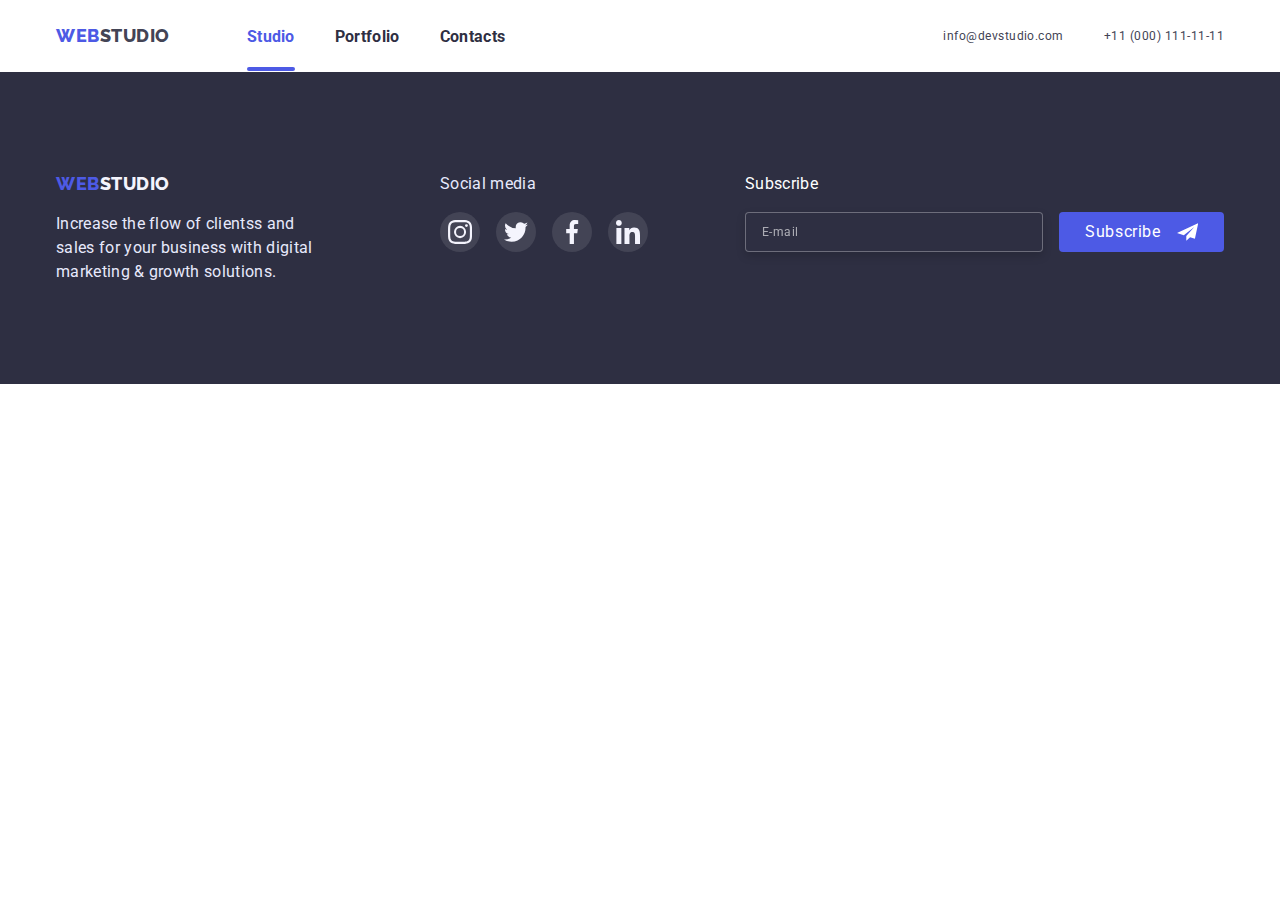
==== commit 84a070a3: "лишние margin" ====
--- a/index.html
+++ b/index.html
@@ -393,7 +393,7 @@
       </footer>
       <!-- backdrop is-hidden  -->
       <div class="backdrop is-hidden" data-modal>
-
+          
         <!-- Modal -->
         <div class="modal">
           <button type="button" class="modal-close" data-modal-close>
--- a/css/styles.css
+++ b/css/styles.css
@@ -836,7 +836,7 @@
   }
   .footer-content {
     flex-direction: row;
-    gap: 80px;
+    /* gap: 80px; */
   }
   .footer-tablet {
     display: flex;
@@ -849,6 +849,9 @@
   .footer-social > .social {
     align-items: flex-start;
     margin: 0;
+  }
+  .form-footer-subscribe {
+    margin-left: auto;
   }
   .footer-social {
     gap: 16px;
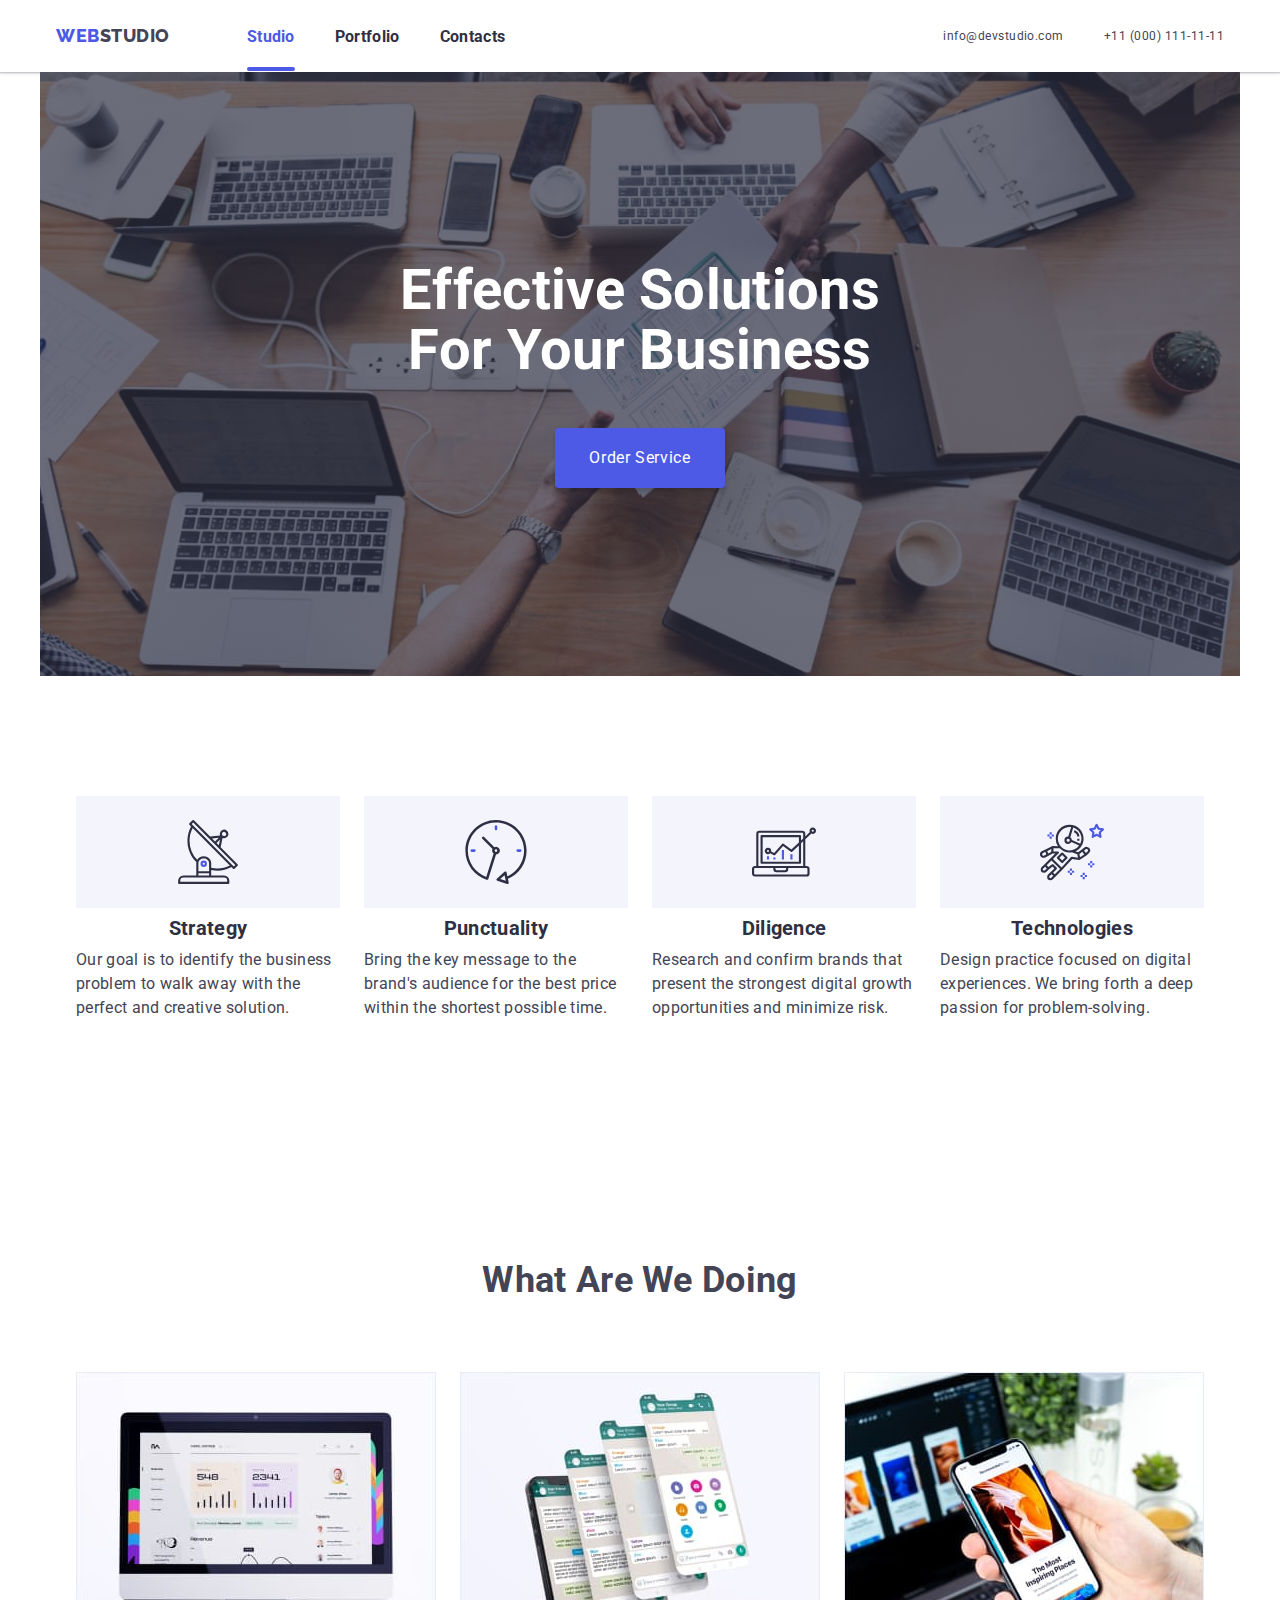
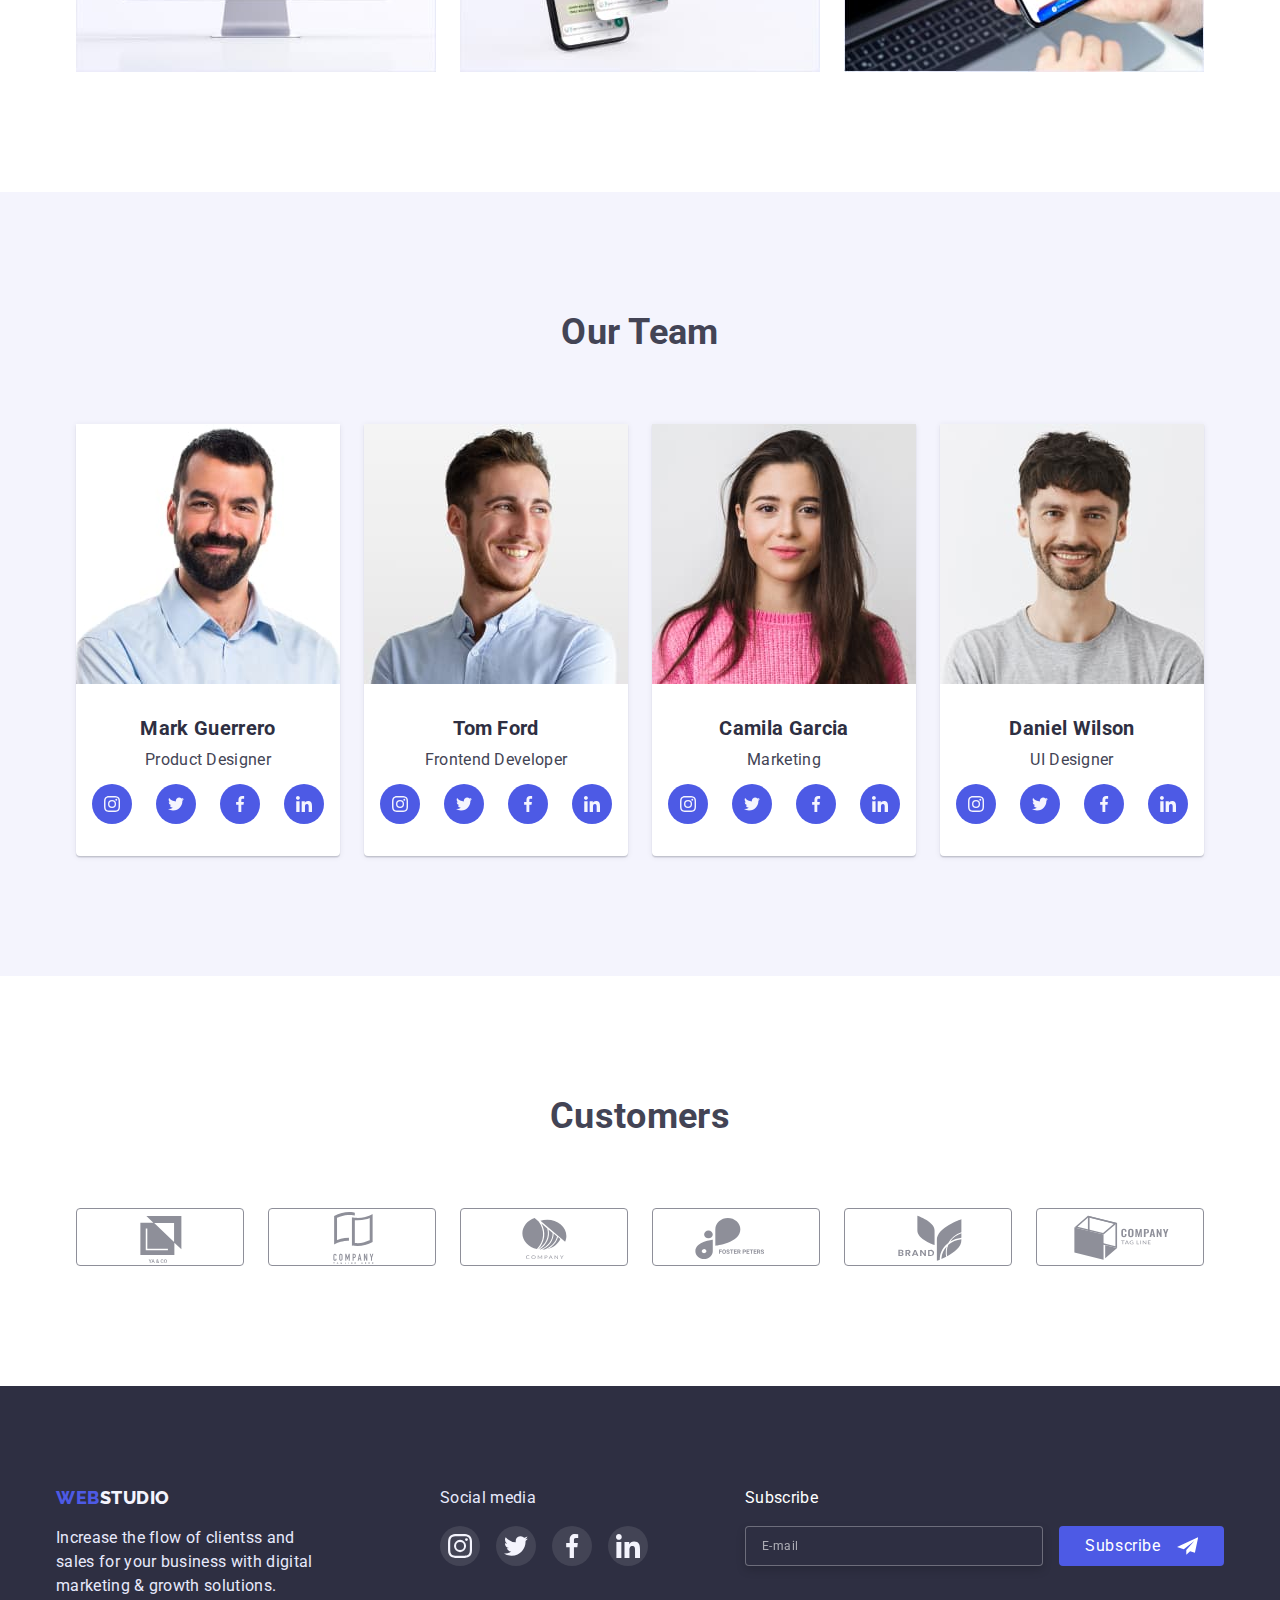
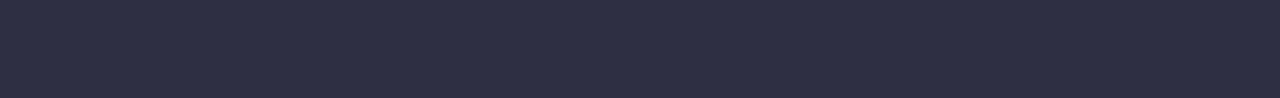
==== commit 5e74451b: "страница WebStudio для всех версий" ====
--- a/index.html
+++ b/index.html
@@ -100,15 +100,16 @@
     <main>
       
         <!--Banner-->
-      <!-- <section class="hero">
+      <section class="hero">
         <div class="container">
               <h1 class="text-hero">Effective Solutions for Your Business</h1>
               <button type="button" class="button-hero" data-modal-open>Order Service</button>
         </div>
-      </section> -->
+      </section>
 
       <!-- Section Our Features -->   
-      <!-- <section class="feature">
+
+      <section class="feature">
         <div class="container">
           <h2 class="visually-hidden">Our features</h2>
           <ul class="feature-list">
@@ -157,11 +158,11 @@
           </ul>
         </div>
       
-      </section> -->
+      </section>
 
      
         <!-- Section  projects-->
-      <!-- <section class="projects">
+      <section class="projects">
        <div class="container">
         <h2 class="text-section">What are we doing</h2>
         <ul class="projects-list">
@@ -170,9 +171,9 @@
           <li class="projects-item"><img src="./images/imgtablet.jpg" alt="Applications for tablets" width="360" /></li>
         </ul>
        </div>
-      </section> -->
+      </section>
         <!-- section Our Team-->
-      <!-- <section class="team">
+      <section class="team">
         <div class="container">
           <h2 class="text-section">Our Team</h2>
           <ul class="team-list">
@@ -309,10 +310,10 @@
             </li>
           </ul>
         </div>
-      </section> -->
+      </section>
 
       <!-- Section clients -->
-      <!-- <section class="clients">
+      <section class="clients">
         <div class="container">
           <h2 class="text-section">Customers</h2>
           <ul class="clients-list">
@@ -337,7 +338,7 @@
           </ul>
         </div>
 
-      </section> -->
+      </section>
     </main>
 
     <!-- Footer-->
@@ -393,7 +394,7 @@
       </footer>
       <!-- backdrop is-hidden  -->
       <div class="backdrop is-hidden" data-modal>
-          
+
         <!-- Modal -->
         <div class="modal">
           <button type="button" class="modal-close" data-modal-close>
--- a/css/styles.css
+++ b/css/styles.css
@@ -397,35 +397,47 @@
   border-radius: 2px;
   background-color: var(--button-color);
 }
-
+/*      HERO      */
 .hero {
-  padding-top: 192px;
-  padding-bottom: 192px;
+  padding-top: 112px;
+  padding-bottom: 112px;
   text-align: center;
   background-image: linear-gradient(
       to right,
       rgba(46, 47, 66, 0.7),
       rgba(46, 47, 66, 0.7)
     ),
-    url(../images/overlay.jpg);
-  max-width: 1600px;
+    url(../images/overlay-mobile.jpg);
+
+  min-width: 320px;
+  width: 100%;
   background-repeat: no-repeat;
+  background-position: center;
   background-size: cover;
 
   margin-left: auto;
   margin-right: auto;
 }
-
+.hero > .container {
+  padding: 0;
+}
 .text-hero {
-  max-width: 492px;
+  /* max-width: 492px; */
+  width: 318px;
   margin: 0 auto;
-  margin-bottom: 48px;
-
-  font-weight: 700;
+  margin-bottom: 72px;
+  /* margin-bottom: 48px; */
+
+  /* font-weight: 700;
   font-size: 56px;
   line-height: 1.08;
   color: #ffffff;
-  text-align: center;
+  text-align: center; */
+  font-weight: 700;
+  font-size: 36px;
+  line-height: 1.1112;
+  color: var(--background-white);
+  text-transform: capitalize;
 }
 
 /* Button Hero */
@@ -436,9 +448,9 @@
   color: #ffffff;
   background-color: var(--button-color);
   border-color: transparent;
-  font-weight: 700;
+  font-weight: 400;
   font-size: 16px;
-  line-height: 1.19;
+  line-height: 1.5;
   letter-spacing: 0.04em;
   border-radius: 4px;
   cursor: pointer;
@@ -457,10 +469,97 @@
   box-shadow: 0px 4px 4px rgba(0, 0, 0, 0.15);
 }
 
+@media screen and (min-device-pixel-ratio: 2),
+  screen and (min-resolution: 192dpi),
+  screen and (min-resolution: 2dppx) {
+  .hero {
+    background-image: linear-gradient(
+        to right,
+        rgba(46, 47, 66, 0.7),
+        rgba(46, 47, 66, 0.7)
+      ),
+      url(../images/overlay-mobile@2x.jpg);
+  }
+}
+
+@media screen and (min-width: 768px) {
+  .hero {
+    background-image: linear-gradient(
+        to right,
+        rgba(46, 47, 66, 0.7),
+        rgba(46, 47, 66, 0.7)
+      ),
+      url(../images/overlay-tablet.jpg);
+    max-width: 768px;
+  }
+  .text-hero {
+    width: 494px;
+    margin: 0 auto;
+    margin-bottom: 40px;
+    font-weight: 700;
+    font-size: 56px;
+    line-height: 1.0714286;
+    color: var(--background-white);
+    text-transform: capitalize;
+  }
+}
+
+@media screen and (min-device-pixel-ratio: 2),
+  screen and (min-resolution: 192dpi),
+  screen and (min-resolution: 2dppx),
+  screen and (min-width: 768px) {
+  .hero {
+    background-image: linear-gradient(
+        to right,
+        rgba(46, 47, 66, 0.7),
+        rgba(46, 47, 66, 0.7)
+      ),
+      url(../images/overlay-tablet@2x.jpg);
+  }
+}
+
+@media screen and (min-width: 1200px) {
+  .hero {
+    background-image: linear-gradient(
+        to right,
+        rgba(46, 47, 66, 0.7),
+        rgba(46, 47, 66, 0.7)
+      ),
+      url(../images/overlay.jpg);
+    max-width: 1200px;
+    padding-top: 188px;
+    padding-bottom: 188px;
+  }
+  .text-hero {
+    width: 494px;
+    margin: 0 auto;
+    margin-bottom: 48px;
+    font-weight: 700;
+    font-size: 56px;
+    line-height: 1.0714286;
+    color: var(--background-white);
+    text-transform: capitalize;
+  }
+}
+
+@media screen and (min-device-pixel-ratio: 2),
+  screen and (min-resolution: 192dpi),
+  screen and (min-resolution: 2dppx) {
+  .hero {
+    background-image: linear-gradient(
+        to right,
+        rgba(46, 47, 66, 0.7),
+        rgba(46, 47, 66, 0.7)
+      ),
+      url(../images/overlay@2x.jpg);
+  }
+}
+
 /* section Feature */
 .feature {
-  background-color: #ffffff;
-  padding-top: 120px;
+  background-color: var(--background-white);
+  padding-top: 96px;
+  padding-bottom: 96px;
 }
 
 /* hidden text */
@@ -476,31 +575,85 @@
   clip-path: inset(50%);
   margin: -1px;
 }
-
 .feature-list {
   display: flex;
+  flex-wrap: wrap;
   justify-content: center;
-  gap: 24px;
+  row-gap: 72px;
+}
+@media screen and (min-width: 768px) {
+  .feature {
+    padding-top: 96px;
+    padding-bottom: 96px;
+  }
+  .feature-list {
+    display: flex;
+    flex-wrap: wrap;
+    justify-content: center;
+    column-gap: 24px;
+    row-gap: 72px;
+  }
+}
+@media screen and (min-width: 1200px) {
+  .feature {
+    padding-top: 120px;
+    padding-bottom: 120px;
+  }
+  .feature-list {
+    display: flex;
+    justify-content: center;
+    gap: 24px;
+  }
 }
 
 .feature-item {
-  max-width: 264px;
+  max-width: 396px;
   line-height: 1.5;
   letter-spacing: 0.02em;
   color: var(--main-color-title);
 }
+.feature-item > .text-item {
+  font-size: 36px;
+  line-height: 1.111111;
+  text-align: center;
+}
 
 /* Feature Icons  */
+
 .feature-field-icon {
-  display: flex;
-  justify-content: center;
-  align-items: center;
-  height: 112px;
-  background-color: var(--background-color);
-}
-.feature-icon {
-  width: 64px;
-  height: 64px;
+  display: none;
+}
+@media screen and (min-width: 768px) {
+  .feature-item {
+    max-width: 356px;
+  }
+  .feature-item > .text-item {
+    font-size: 36px;
+    line-height: 1.111111;
+  }
+}
+
+@media screen and (min-width: 1200px) {
+  .feature-field-icon {
+    display: flex;
+    justify-content: center;
+    align-items: center;
+    height: 112px;
+    background-color: var(--background-color);
+  }
+  .feature-icon {
+    width: 64px;
+    height: 64px;
+  }
+  .feature-item {
+    max-width: 264px;
+    line-height: 1.5;
+  }
+  .feature-item > .text-item {
+    margin-top: 8px;
+    font-size: 20px;
+    line-height: 1.2;
+  }
 }
 
 .text-section {
@@ -513,9 +666,7 @@
   color: var(--main-color);
   text-align: center;
 }
-.feature-item > .text-item {
-  margin-top: 8px;
-}
+
 .text-item {
   font-weight: 700;
   font-size: 20px;
@@ -531,15 +682,20 @@
 
 /* section Projects */
 .projects {
-  margin: 0 auto;
-  padding-top: 120px;
-  padding-bottom: 120px;
-}
-
-.projects-list {
-  display: flex;
-  justify-content: center;
-  gap: 24px;
+  display: none;
+}
+@media screen and (min-width: 1200px) {
+  .projects {
+    display: flex;
+    margin: 0 auto;
+    padding-top: 120px;
+    padding-bottom: 120px;
+  }
+  .projects-list {
+    display: flex;
+    justify-content: center;
+    gap: 24px;
+  }
 }
 
 /* section Team */
@@ -547,14 +703,38 @@
 .team {
   background-color: var(--background-color);
   margin: 0 auto;
-  padding-top: 120px;
-  padding-bottom: 120px;
-}
-
+  padding-top: 96px;
+  padding-bottom: 128px;
+}
 .team-list {
   display: flex;
-  justify-content: center;
-  gap: 24px;
+  flex-direction: column;
+  align-items: center;
+  row-gap: 72px;
+}
+@media screen and (min-width: 768px) {
+  .team {
+    padding-bottom: 104px;
+  }
+  .team-list {
+    display: flex;
+    flex-direction: row;
+    flex-wrap: wrap;
+    justify-content: center;
+    column-gap: 24px;
+    row-gap: 64px;
+  }
+}
+@media screen and (min-width: 1200px) {
+  .team {
+    padding-top: 120px;
+    padding-bottom: 120px;
+  }
+  .team-list {
+    display: flex;
+    justify-content: center;
+    gap: 24px;
+  }
 }
 
 .team-item {
@@ -605,20 +785,46 @@
 
 /* clients */
 .clients {
-  padding-top: 120px;
-  padding-bottom: 120px;
-}
-
+  padding-top: 96px;
+  padding-bottom: 96px;
+}
+@media screen and (min-width: 1200px) {
+  .clients {
+    padding-top: 120px;
+    padding-bottom: 120px;
+  }
+}
 .clients-list {
   display: flex;
+  flex-wrap: wrap;
   justify-content: center;
   align-items: center;
-  gap: 24px;
-}
-
+  column-gap: 16px;
+  row-gap: 72px;
+}
 .clients-item {
-  width: 168px;
-  height: 88px;
+  width: 190px;
+}
+@media screen and (min-width: 768px) {
+  .clients-list {
+    display: flex;
+    flex-wrap: wrap;
+    justify-content: center;
+    align-items: center;
+    column-gap: 24px;
+    row-gap: 72px;
+  }
+  .clients-item {
+    width: 168px;
+  }
+}
+@media screen and (min-width: 1200px) {
+  .clients-list {
+    display: flex;
+    justify-content: center;
+    align-items: center;
+    gap: 24px;
+  }
 }
 
 .clients-link {
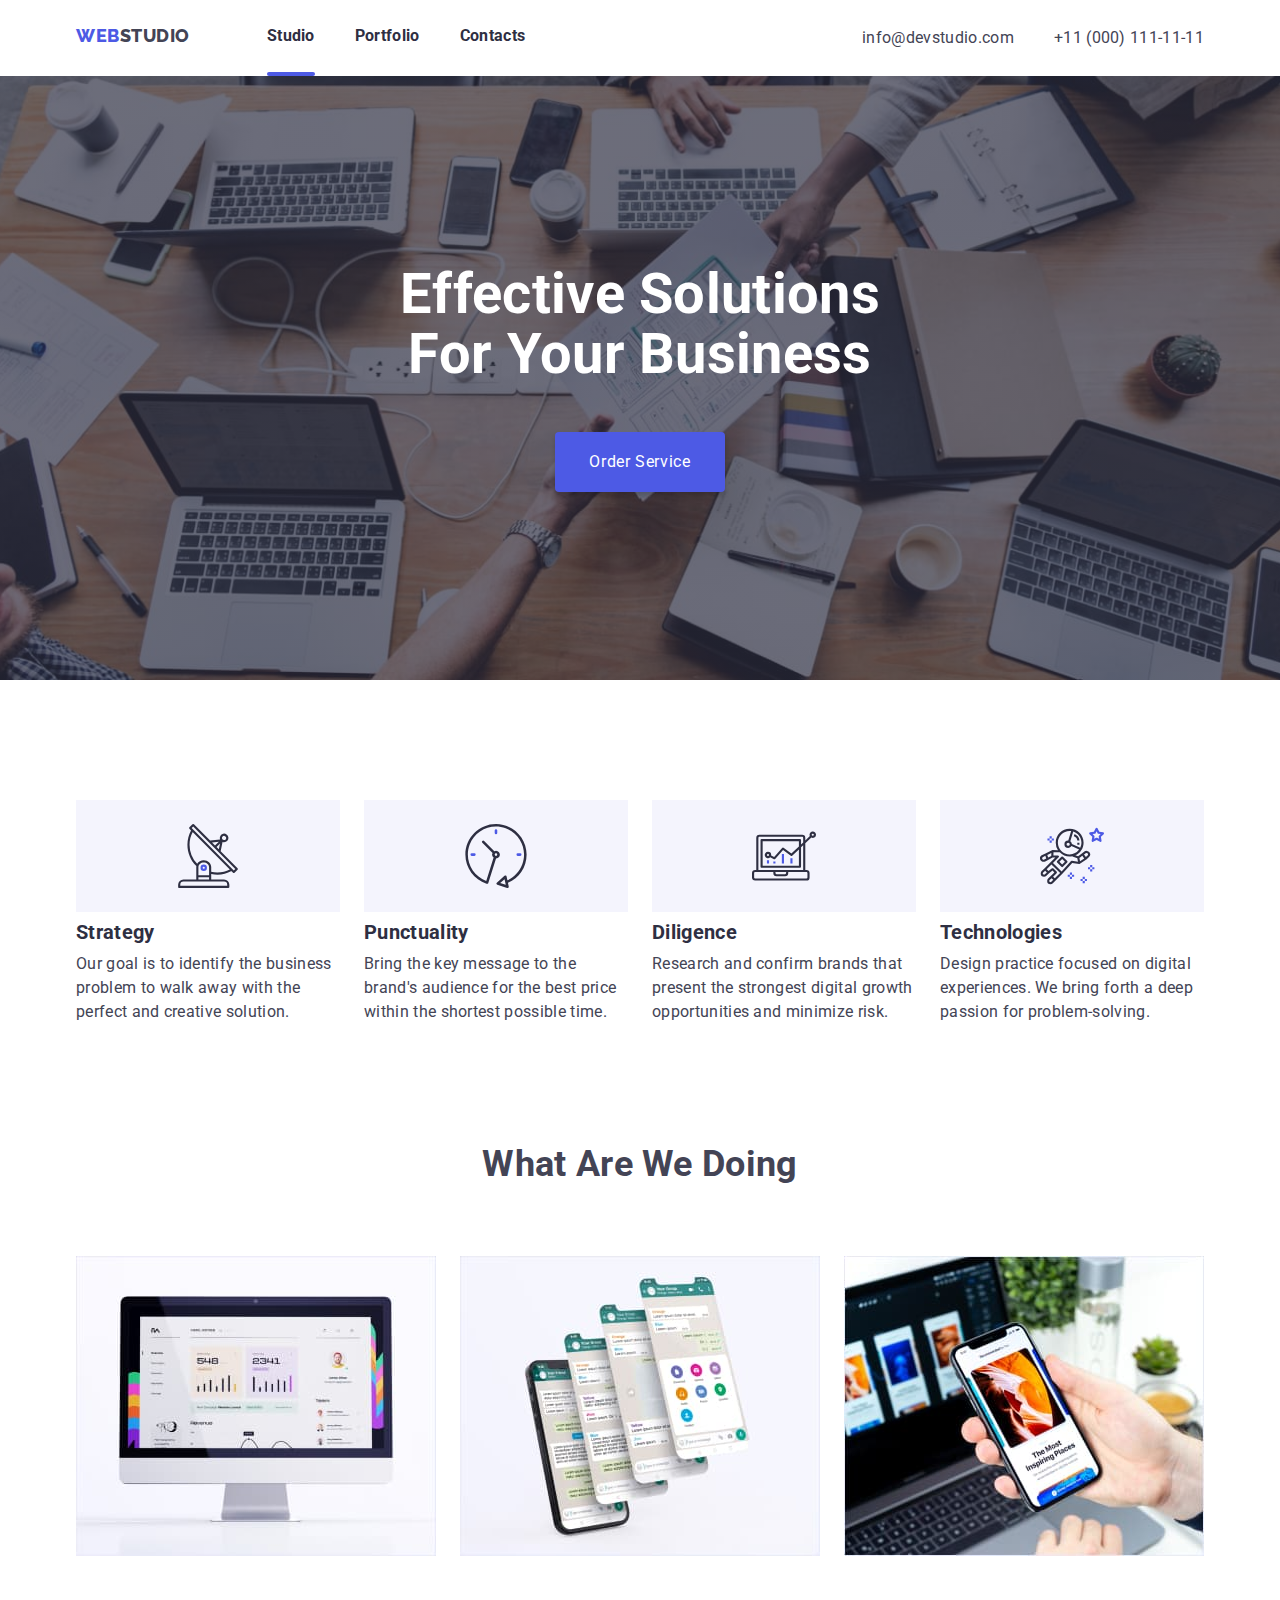
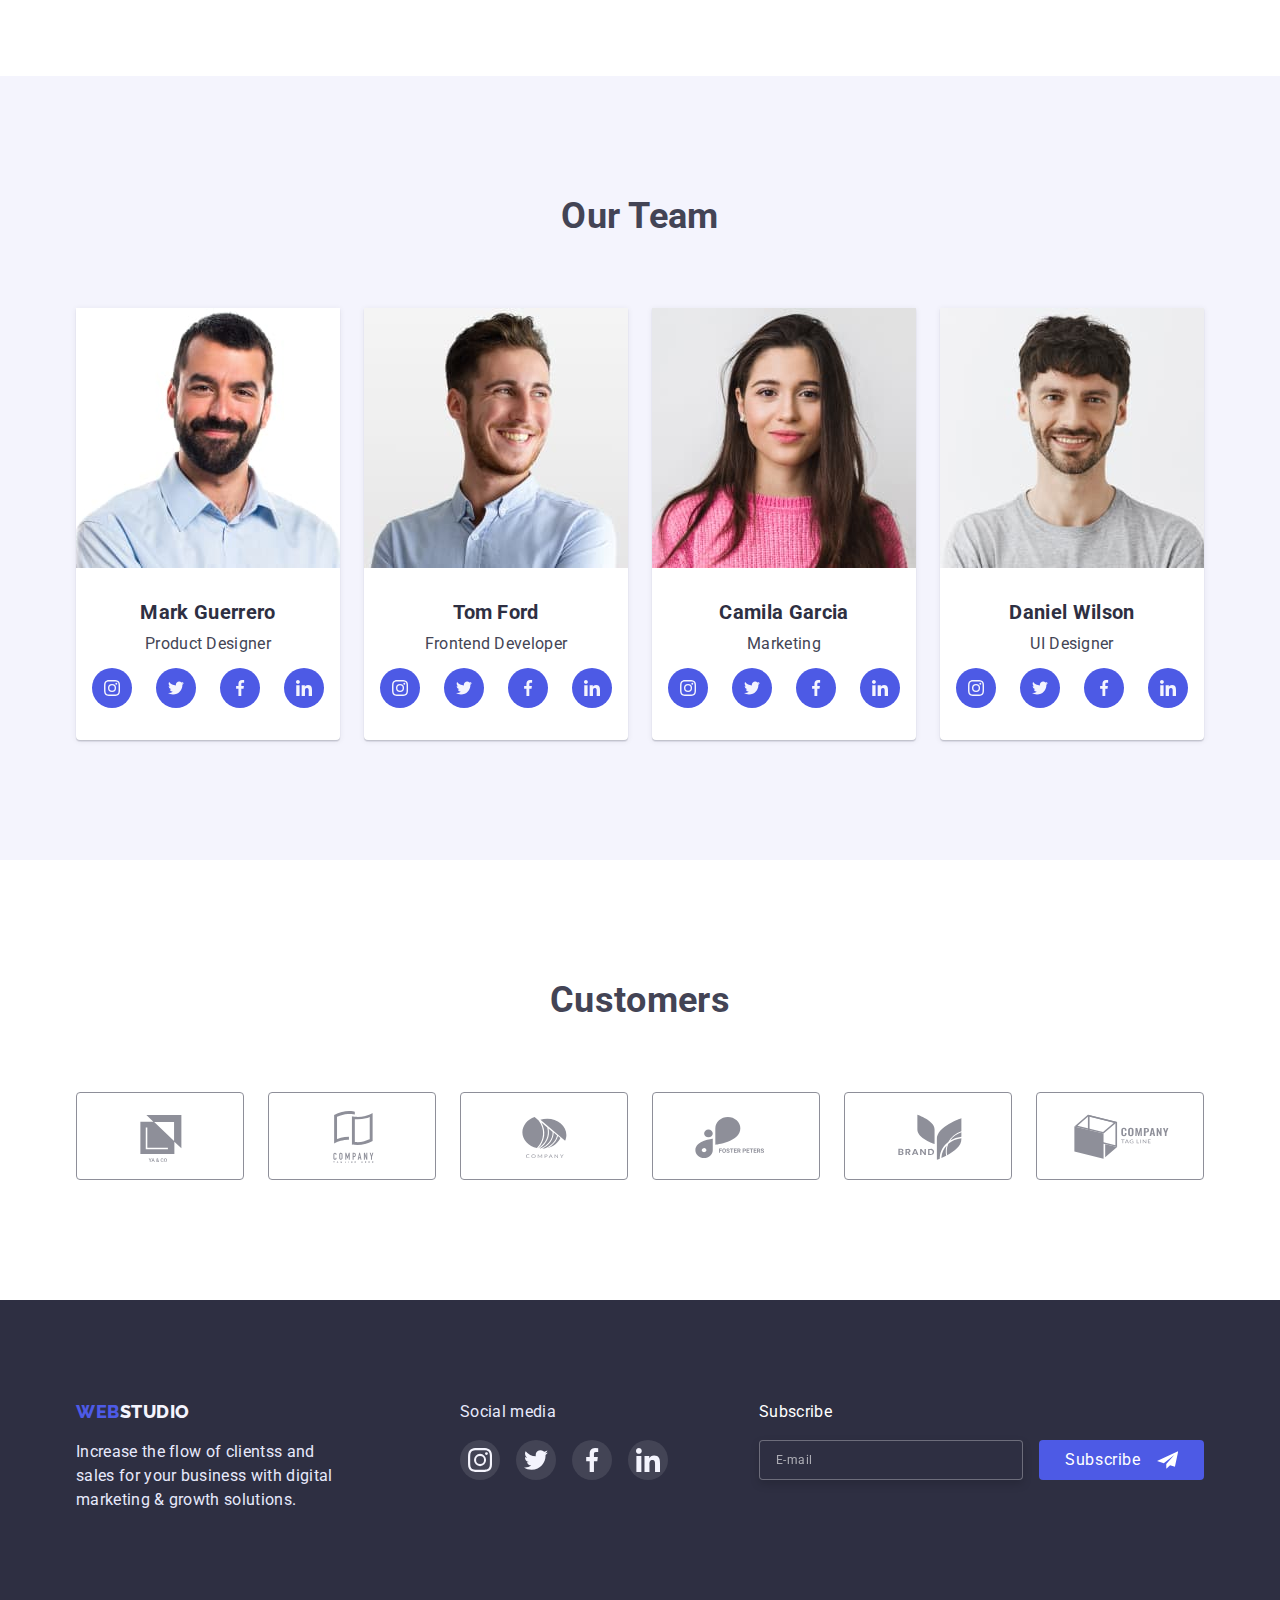
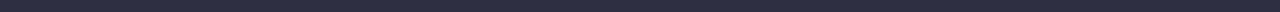
==== commit 62cf8332: "исправлены ошибки для размеров < 428px" ====
--- a/index.html
+++ b/index.html
@@ -1,9 +1,9 @@
 <!DOCTYPE html>
 <html lang="en">
  <head>
-    <meta charset="UTF-8" />
-    <meta http-equiv="X-UA-Compatible" content="IE=edge" />
-    <meta name="viewport" content="width=device-width, initial-scale=1.0" />
+    <meta charset="UTF-8" >
+    <meta http-equiv="X-UA-Compatible" content="IE=edge" >
+    <meta name="viewport" content="width=device-width, initial-scale=1.0" >
     <link rel="preconnect" href="https://fonts.googleapis.com">
     <link rel="preconnect" href="https://fonts.gstatic.com" crossorigin>
     <link href="https://fonts.googleapis.com/css2?family=Raleway:wght@800&family=Roboto:wght@400;700&display=swap"
@@ -26,7 +26,7 @@
           aria-controls="mobile-menu">
           <svg class="header-icon"
           >
-            <use href="./images/icons.svg#icon-charm_menu-hamburger"></use>
+            <use href="./images/icons.svg#icon-menu-hamburger"></use>
           </svg>
       </button>
       <ul class="nav-menu">
@@ -50,7 +50,7 @@
     </svg></button>
    <div class="mobile-menu">
     <ul class="mob-nav-list">
-      <li class="mob-nav-item"><a class="mob-nav-link" href="./index.html">Studio</a></li>
+      <li class="mob-nav-item"><a class="mob-nav-link current" href="./index.html">Studio</a></li>
       <li class="mob-nav-item"><a class="mob-nav-link" href="./portfolio.html">Portfolio</a></li>
       <li class="mob-nav-item"><a class="mob-nav-link" href="./index.html">Contacts</a></li>
     </ul>
@@ -166,9 +166,24 @@
        <div class="container">
         <h2 class="text-section">What are we doing</h2>
         <ul class="projects-list">
-          <li class="projects-item"><img src="./images/imgcomputer.jpg" alt="Applications for computers" width="360" /></li>
-          <li class="projects-item"><img src="./images/imgphone.jpg" alt="Applications for smartphone" width="360" /></li>
-          <li class="projects-item"><img src="./images/imgtablet.jpg" alt="Applications for tablets" width="360" /></li>
+          <li class="projects-item">
+            <img width="360" 
+            src="./images/imgcomputer.jpg" 
+            alt="Applications for computers" 
+            srcset="./images/imgcomputer.jpg 1x, ./images/imgcomputer@2x.jpg 2x"
+            ></li>
+          <li class="projects-item">
+            <img  width="360"
+            src="./images/imgphone.jpg" 
+            alt="Applications for smartphone" 
+            srcset="./images/imgphone.jpg 1x, ./images/imgphone@2x.jpg 2x"
+            ></li>
+          <li class="projects-item">
+            <img  width="360"
+            src="./images/imgtablet.jpg" 
+            alt="Applications for tablets" 
+            srcset="./images/imgtablet.jpg 1x, ./images/imgtablet@2x.jpg 2x"
+            ></li>
         </ul>
        </div>
       </section>
@@ -178,7 +193,11 @@
           <h2 class="text-section">Our Team</h2>
           <ul class="team-list">
             <li class="team-item">
-              <img src="./images/imgteam1.jpg" alt="Mark Guerrero" width="264" />
+              <img  width="264"
+              src="./images/imgteam1.jpg"
+               alt="Mark Guerrero" 
+               srcset="./images/imgteam1.jpg 1x, ./images/imgteam1@2x.jpg 2x"
+               >
               <div class="card">
                 <h3 class="text-item">Mark Guerrero</h3>
                 <p>Product Designer</p>
@@ -207,7 +226,11 @@
               </div>
             </li>
             <li class="team-item">
-              <img src="./images/imgteam2.jpg" alt="Tom Ford" width="264" />
+              <img  width="264"
+              src="./images/imgteam2.jpg" 
+              alt="Tom Ford"
+              srcset="./images/imgteam2.jpg 1x, ./images/imgteam2@2x.jpg 2x"
+              >
               <div class="card">
                 <h3 class="text-item">Tom Ford</h3>
                 <p>Frontend Developer</p>
@@ -241,7 +264,11 @@
               </div>
             </li>
             <li class="team-item">
-              <img src="./images/imgteam3.jpg" alt="Camila Garcia" width="264" />
+              <img  width="264"
+              src="./images/imgteam3.jpg" 
+              alt="Camila Garcia"
+              srcset="./images/imgteam3.jpg 1x, ./images/imgteam3@2x.jpg 2x"
+              >
               <div class="card">
                 <h3 class="text-item">Camila Garcia</h3>
                 <p>Marketing</p>
@@ -275,7 +302,11 @@
               </div>
             </li>
             <li class="team-item">
-              <img src="./images/imgteam4.jpg" alt="Daniel Wilson" width="264" />
+              <img  width="264"
+              src="./images/imgteam4.jpg" 
+              alt="Daniel Wilson" 
+              srcset="./images/imgteam4.jpg 1x, ./images/imgteam4@2x.jpg 2x"
+              >
               <div class="card">
                 <h3 class="text-item">Daniel Wilson</h3>
                 <p>UI Designer</p>
--- a/css/styles.css
+++ b/css/styles.css
@@ -54,7 +54,7 @@
 .container {
   /* display: flex; */
   min-width: 320px;
-  width: 100%;
+  /* width: 100%; */
   padding: 0 16px;
   margin-left: auto;
   margin-right: auto;
@@ -71,7 +71,8 @@
 }
 @media screen and (min-width: 1200px) {
   .container {
-    max-width: 1200px;
+    max-width: 1158px;
+    padding: 0 15px;
   }
 }
 
@@ -165,7 +166,7 @@
   justify-content: space-between;
   overflow-y: auto;
 
-  transform: translateX(100%);
+  transform: translateX(250%);
   transition: transform var(--duration-time) var(--timing-function);
 }
 .mob-menu.is-open {
@@ -175,9 +176,16 @@
 @media screen and (min-width: 768px) {
   .logo {
     line-height: 1.3333334;
+    padding-bottom: 22px;
   }
   .mob-menu {
     display: none;
+  }
+}
+@media screen and (min-width: 1200px) {
+  .logo {
+    line-height: 1.3333334;
+    padding-bottom: 28px;
   }
 }
 .mobile-menu {
@@ -220,6 +228,9 @@
   display: flex;
   flex-direction: column;
   gap: 40px;
+}
+.mob-nav-link.current {
+  color: var(--button-color);
 }
 .mob-nav-link {
   font-weight: 700;
@@ -248,7 +259,7 @@
 }
 .mob-tel-link {
   height: 100%;
-  color: var(--main-color);
+  color: var(--button-color);
   font-weight: 700;
   font-size: 36px;
   line-height: 1.11;
@@ -259,10 +270,13 @@
   line-height: 1.2;
   color: var(--main-color);
 }
-.mob-addres-link:focus,
-.mob-addres-link:hover,
 .mob-tel-link:focus,
 .mob-tel-link:hover {
+  color: var(--button-color-click);
+  outline: none;
+}
+.mob-addres-link:focus,
+.mob-addres-link:hover {
   color: var(--button-color);
   outline: none;
 }
@@ -272,6 +286,18 @@
 .mob-social-list {
   display: flex;
   gap: 56px;
+}
+
+@media screen and (max-width: 427px) {
+  .mob-tel-link {
+    font-size: 7vw;
+  }
+  .mob-addres-link {
+    font-size: 5vw;
+  }
+  .mob-social-list {
+    gap: 8vw;
+  }
 }
 .mob-social-link {
   display: flex;
@@ -290,8 +316,6 @@
 .mob-social-icon {
   height: 24px;
   width: 24px;
-  /* fill: var(--background-white); */
-  /* background-color: var(--button-color); */
 }
 
 .nav-item,
@@ -371,6 +395,15 @@
     flex-direction: row;
     margin-left: auto;
     gap: 40px;
+  }
+  .nav-link {
+    padding-bottom: 28px;
+  }
+  .addres-link {
+    font-size: 16px;
+    line-height: 1.5;
+    letter-spacing: 0.02em;
+    color: var(--main-color);
   }
 }
 
@@ -381,10 +414,6 @@
   color: var(--main-color-title);
   text-decoration: none;
 }
-.current {
-  color: var(--button-color);
-}
-
 .current::after {
   content: "";
   position: absolute;
@@ -418,9 +447,9 @@
   margin-left: auto;
   margin-right: auto;
 }
-.hero > .container {
+/* .hero > .container {
   padding: 0;
-}
+} */
 .text-hero {
   /* max-width: 492px; */
   width: 318px;
@@ -439,7 +468,12 @@
   color: var(--background-white);
   text-transform: capitalize;
 }
-
+@media screen and (max-width: 427px) {
+  .text-hero {
+    width: 80vw;
+    font-size: 8vw;
+  }
+}
 /* Button Hero */
 .button-hero {
   text-align: center;
@@ -526,7 +560,7 @@
         rgba(46, 47, 66, 0.7)
       ),
       url(../images/overlay.jpg);
-    max-width: 1200px;
+    max-width: 1440px;
     padding-top: 188px;
     padding-bottom: 188px;
   }
@@ -559,7 +593,6 @@
 .feature {
   background-color: var(--background-white);
   padding-top: 96px;
-  padding-bottom: 96px;
 }
 
 /* hidden text */
@@ -584,7 +617,6 @@
 @media screen and (min-width: 768px) {
   .feature {
     padding-top: 96px;
-    padding-bottom: 96px;
   }
   .feature-list {
     display: flex;
@@ -597,11 +629,9 @@
 @media screen and (min-width: 1200px) {
   .feature {
     padding-top: 120px;
-    padding-bottom: 120px;
   }
   .feature-list {
     display: flex;
-    justify-content: center;
     gap: 24px;
   }
 }
@@ -653,6 +683,7 @@
     margin-top: 8px;
     font-size: 20px;
     line-height: 1.2;
+    text-align: start;
   }
 }
 
@@ -788,12 +819,6 @@
   padding-top: 96px;
   padding-bottom: 96px;
 }
-@media screen and (min-width: 1200px) {
-  .clients {
-    padding-top: 120px;
-    padding-bottom: 120px;
-  }
-}
 .clients-list {
   display: flex;
   flex-wrap: wrap;
@@ -806,6 +831,10 @@
   width: 190px;
 }
 @media screen and (min-width: 768px) {
+  .clients > .container {
+    padding-left: 108px;
+    padding-right: 108px;
+  }
   .clients-list {
     display: flex;
     flex-wrap: wrap;
@@ -818,7 +847,15 @@
     width: 168px;
   }
 }
+
 @media screen and (min-width: 1200px) {
+  .clients {
+    padding-top: 120px;
+    padding-bottom: 120px;
+  }
+  .clients > .container {
+    padding: 0 15px;
+  }
   .clients-list {
     display: flex;
     justify-content: center;
@@ -833,7 +870,7 @@
   align-items: center;
   border: 1px solid var(--main-icon-color);
   border-radius: 4px;
-  height: 100%;
+  height: 88px;
   width: 100%;
 
   transition: border-color var(--duration-time) var(--timing-function);
@@ -863,16 +900,10 @@
   padding-bottom: 96px;
 }
 
-.footer-content {
-  display: flex;
-  flex-direction: column;
-  align-content: center;
-}
 .logo-footer {
   display: flex;
   flex-direction: column;
   align-items: center;
-  /* margin-right: 120px; */
 }
 
 .logo-footer .logo {
@@ -889,16 +920,13 @@
   width: 208px;
   margin: 0 auto;
   margin-top: 72px;
-
-  display: flex;
-  flex-direction: column;
-  align-items: center;
-  gap: 24px;
+  text-align: center;
 }
 
 .footer-social > .footer-text {
   margin-top: 0;
   font-weight: 400;
+  margin-bottom: 16px;
 }
 .footer-social > .social {
   margin-top: 16px;
@@ -936,12 +964,8 @@
 }
 
 .form-footer-subscribe {
-  /* margin-left: auto; */
   color: var(--background-white);
-  display: flex;
-  flex-direction: column;
-  align-items: center;
-
+  text-align: center;
   margin-top: 72px;
 }
 
@@ -960,18 +984,18 @@
   line-height: 2;
   color: var(--background-white);
 
-  /* width: 264px; */
-  /* width: 396px; */
   width: 100%;
-  min-width: 298px;
-  max-width: 396px;
-  /* width: calc(100vw - 32px); */
+  width: 396px;
   height: 40px;
   padding-top: 8px;
   padding-bottom: 8px;
   padding-left: 16px;
 }
-
+@media screen and (max-width: 427px) {
+  .form-footer-subscribe input {
+    width: 90vw;
+  }
+}
 .form-footer-subscribe input::placeholder {
   color: rgba(255, 255, 255, 0.6);
   letter-spacing: 0.04em;
@@ -1003,7 +1027,7 @@
 
 @media screen and (min-width: 768px) and (max-width: 1199px) {
   .endscreen .container {
-    padding-left: 108px;
+    padding: 0 108px;
   }
   .footer-content {
     flex-direction: column;
@@ -1021,13 +1045,13 @@
   .footer-social,
   .footer-social > .social {
     margin: 0;
-    align-items: flex-start;
+    text-align: start;
   }
   .form-footer-subscribe {
-    align-items: flex-start;
+    text-align: start;
   }
   .form-footer-subscribe input {
-    max-width: 264px;
+    width: 264px;
   }
   .subscribe {
     flex-direction: row;
@@ -1041,26 +1065,34 @@
     padding-bottom: 100px;
   }
   .footer-content {
-    flex-direction: row;
-    /* gap: 80px; */
+    display: flex;
   }
   .footer-tablet {
     display: flex;
     flex-direction: row;
     gap: 120px;
   }
-  .form-footer-subscribe,
   .logo-footer,
   .footer-social,
   .footer-social > .social {
     align-items: flex-start;
     margin: 0;
   }
+
   .form-footer-subscribe {
     margin-left: auto;
+    margin-top: 0;
   }
   .footer-social {
     gap: 16px;
+  }
+  .footer-social,
+  .footer-social > .social {
+    margin: 0;
+    text-align: start;
+  }
+  .form-footer-subscribe {
+    text-align: start;
   }
   .form-footer-subscribe input {
     width: 264px;
@@ -1087,11 +1119,12 @@
   opacity: 0;
   pointer-events: none;
 }
+/* Modal */
 
 .modal {
-  width: 408px;
-  height: 584px;
-  padding: 72px 24px 24px 24px;
+  width: 392px;
+  height: 586px;
+  padding: 72px 16px 24px 16px;
 
   position: absolute;
   left: 50%;
@@ -1107,9 +1140,36 @@
 }
 .modal-title {
   text-align: center;
-  margin-bottom: 14px;
+  margin-bottom: 16px;
   color: var(--main-color-title);
 }
+@media screen and (max-width: 427px) {
+  .modal {
+    width: 92vw;
+    height: auto;
+  }
+}
+@media screen and (min-width: 768px) {
+  .modal {
+    width: 408px;
+    height: 586px;
+    padding: 72px 25px 24px 23px;
+  }
+  .modal-title {
+    margin-bottom: 16px;
+  }
+}
+@media screen and (min-width: 1200px) {
+  .modal {
+    width: 408px;
+    height: 584px;
+    padding: 72px 24px 24px 24px;
+  }
+  .modal-title {
+    margin-bottom: 14px;
+  }
+}
+
 .modal-form {
   font-size: 12px;
   line-height: 1.16667;
@@ -1119,7 +1179,7 @@
 .modal-label {
   margin-bottom: 4px;
   display: inline-block;
-  /* line-height: 1.16667; */
+  line-height: 1.33333333;
   color: var(--main-icon-color);
 }
 
@@ -1284,7 +1344,6 @@
   width: 8px;
   height: 8px;
   fill: #000000;
-  /* transition: fill var(--duration-time) var(--timing-function); */
 }
 
 .modal-close:hover,
@@ -1310,19 +1369,25 @@
 
 /* Portfolio */
 
-.developments {
-  padding-top: 96px;
-  padding-bottom: 120px;
-}
+@media screen and (max-width: 767px) {
+  .developments {
+    padding-top: 48px;
+    padding-bottom: 48px;
+    margin: 0 auto;
+
+    min-width: 320px;
+    max-width: 428px;
+  }
+}
+
 /* Portfolio buttom */
 
 .button-list {
   display: flex;
-  justify-content: center;
-  margin-bottom: 72px;
+  margin-bottom: 48px;
+  flex-wrap: wrap;
   gap: 24px;
 }
-
 .button-item {
   cursor: pointer;
   background: var(--background-color);
@@ -1340,6 +1405,33 @@
   transition-duration: var(--duration-time);
   transition-timing-function: var(--timing-function);
 }
+@media screen and (min-width: 768px) {
+  .developments {
+    padding-top: 64px;
+    padding-bottom: 96px;
+    /* padding-top: 96px;
+    padding-bottom: 120px; */
+  }
+  .button-list {
+    justify-content: center;
+    margin-bottom: 64px;
+    gap: 24px;
+  }
+  .button-item {
+    padding: 12px 24px;
+  }
+}
+@media screen and (min-width: 1200px) {
+  .developments {
+    padding-top: 96px;
+    padding-bottom: 120px;
+  }
+  .button-list {
+    justify-content: center;
+    margin-bottom: 72px;
+    gap: 24px;
+  }
+}
 
 .button-item:hover,
 .button-item:focus {
@@ -1358,7 +1450,7 @@
 .developments-list {
   display: flex;
   flex-wrap: wrap;
-  column-gap: 24px;
+  /* column-gap: 24px; */
   row-gap: 48px;
 }
 
@@ -1366,7 +1458,62 @@
   display: flex;
   flex-direction: column;
 }
-
+.card-thumb {
+  display: block;
+  width: 396px;
+
+  position: relative;
+  overflow: hidden;
+}
+.card-thumb > img {
+  width: 396px;
+  height: 280px;
+}
+@media screen and (max-width: 427px) {
+  .development-item,
+  .development-link,
+  .card-thumb,
+  .card-thumb > img {
+    width: 90vw;
+  }
+}
+@media screen and (min-width: 768px) {
+  .card-thumb {
+    width: 356px;
+    /* position: relative;
+    overflow: hidden; */
+  }
+  .card-thumb > img {
+    width: 356px;
+    height: 300px;
+  }
+  .developments-list {
+    flex-wrap: wrap;
+    column-gap: 24px;
+    row-gap: 72px;
+  }
+}
+@media screen and (min-width: 1200px) {
+  .developments-list {
+    display: flex;
+    flex-wrap: wrap;
+    column-gap: 24px;
+    row-gap: 48px;
+  }
+
+  .development-item {
+    display: flex;
+    flex-direction: column;
+  }
+  .card-thumb {
+    width: 360px;
+    /* position: relative;
+    overflow: hidden; */
+  }
+  .card-thumb img {
+    width: 360px;
+  }
+}
 .development-link {
   border: none;
   box-shadow: 0px 1px 6px rgba(46, 47, 66, 0.08);
@@ -1378,14 +1525,6 @@
 .development-link:focus {
   box-shadow: 0px 1px 6px rgba(46, 47, 66, 0.08),
     0px 1px 1px rgba(46, 47, 66, 0.16), 0px 2px 1px rgba(46, 47, 66, 0.08);
-}
-
-.card-thumb {
-  display: block;
-  width: 360px;
-
-  position: relative;
-  overflow: hidden;
 }
 
 .overlay {
